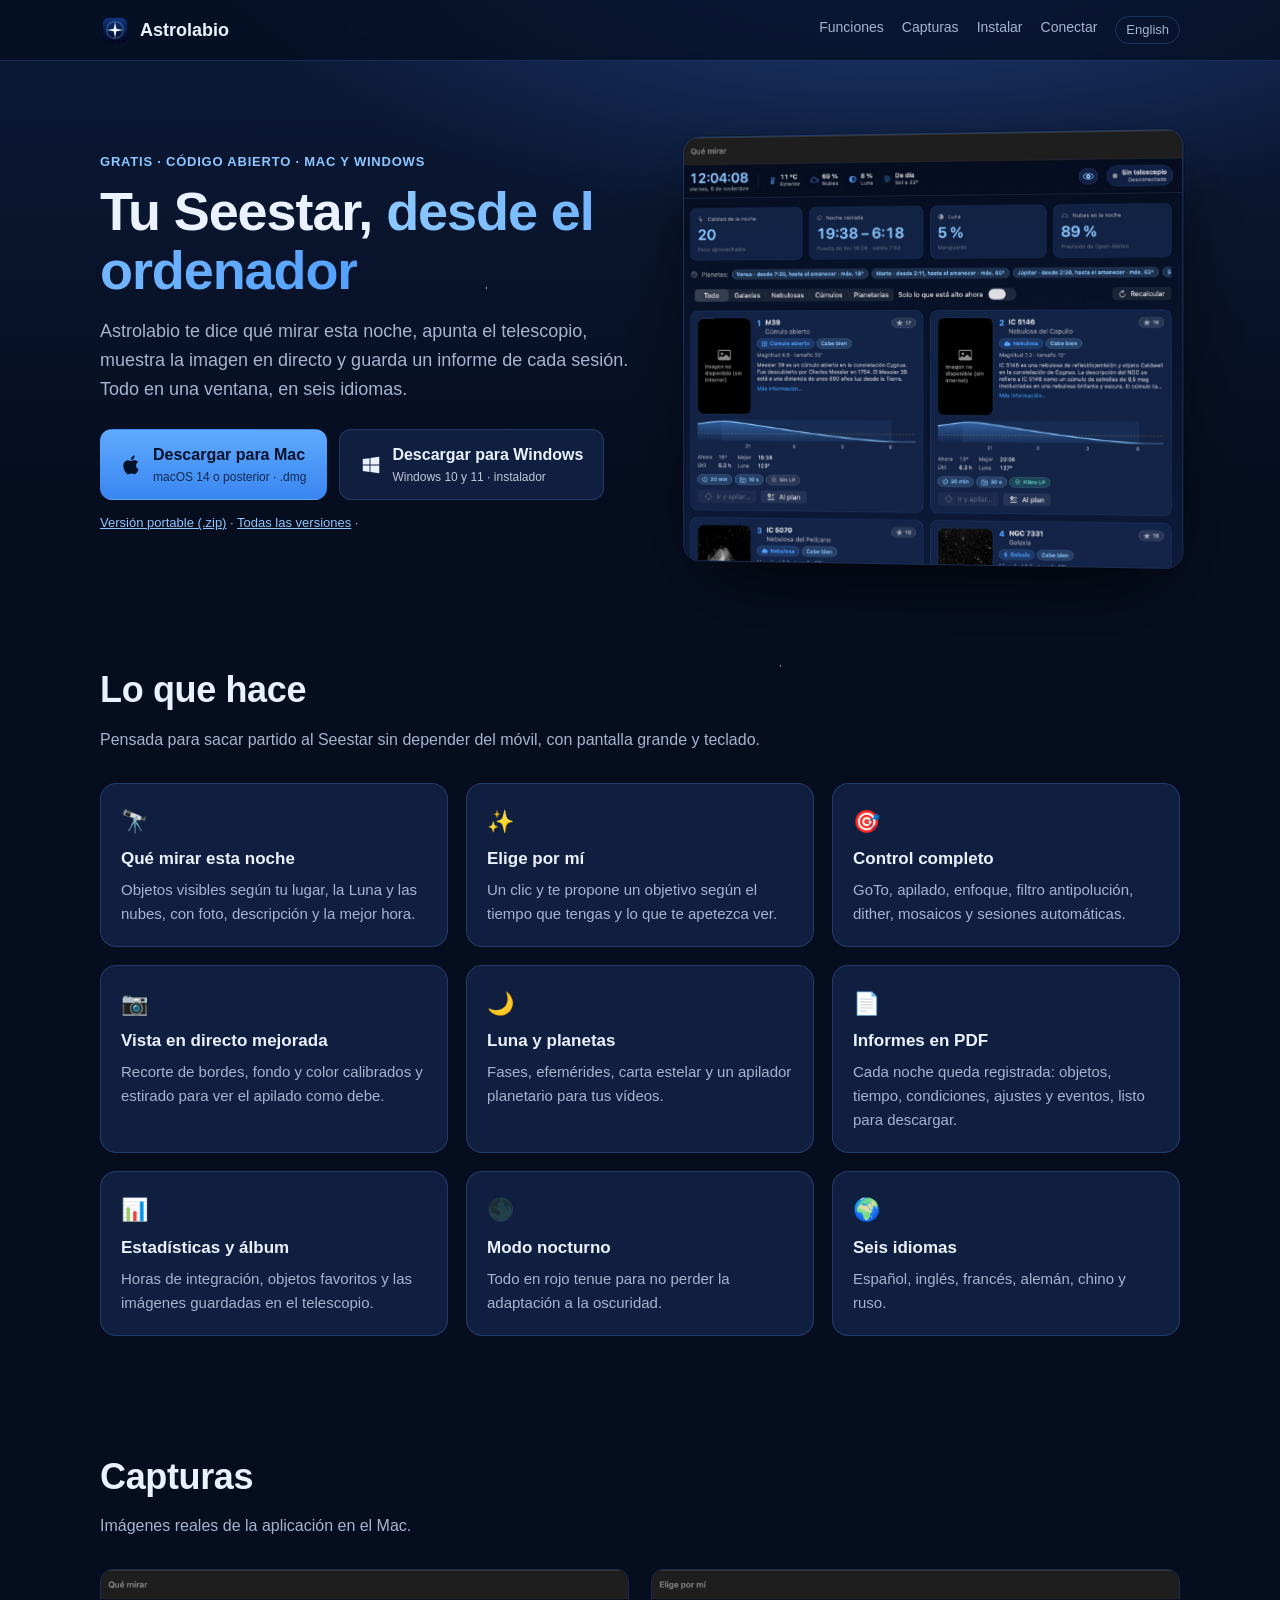
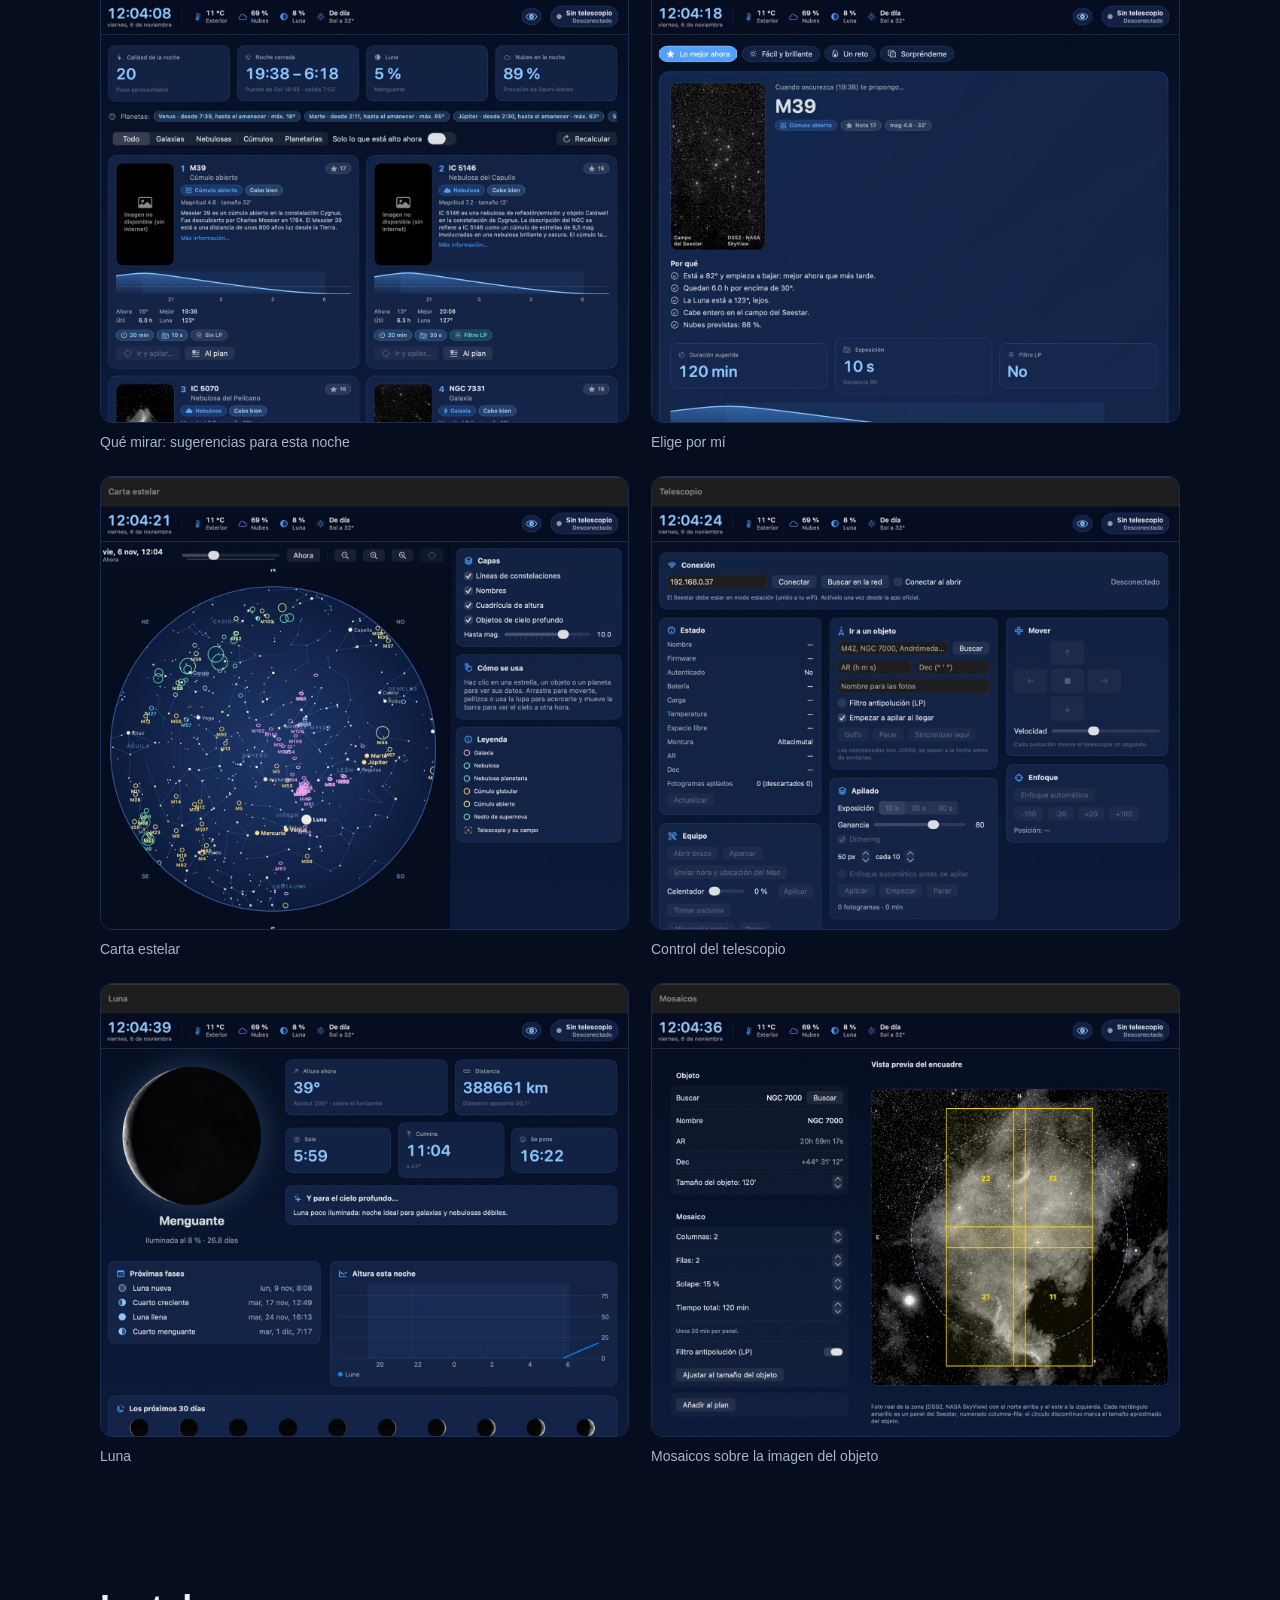
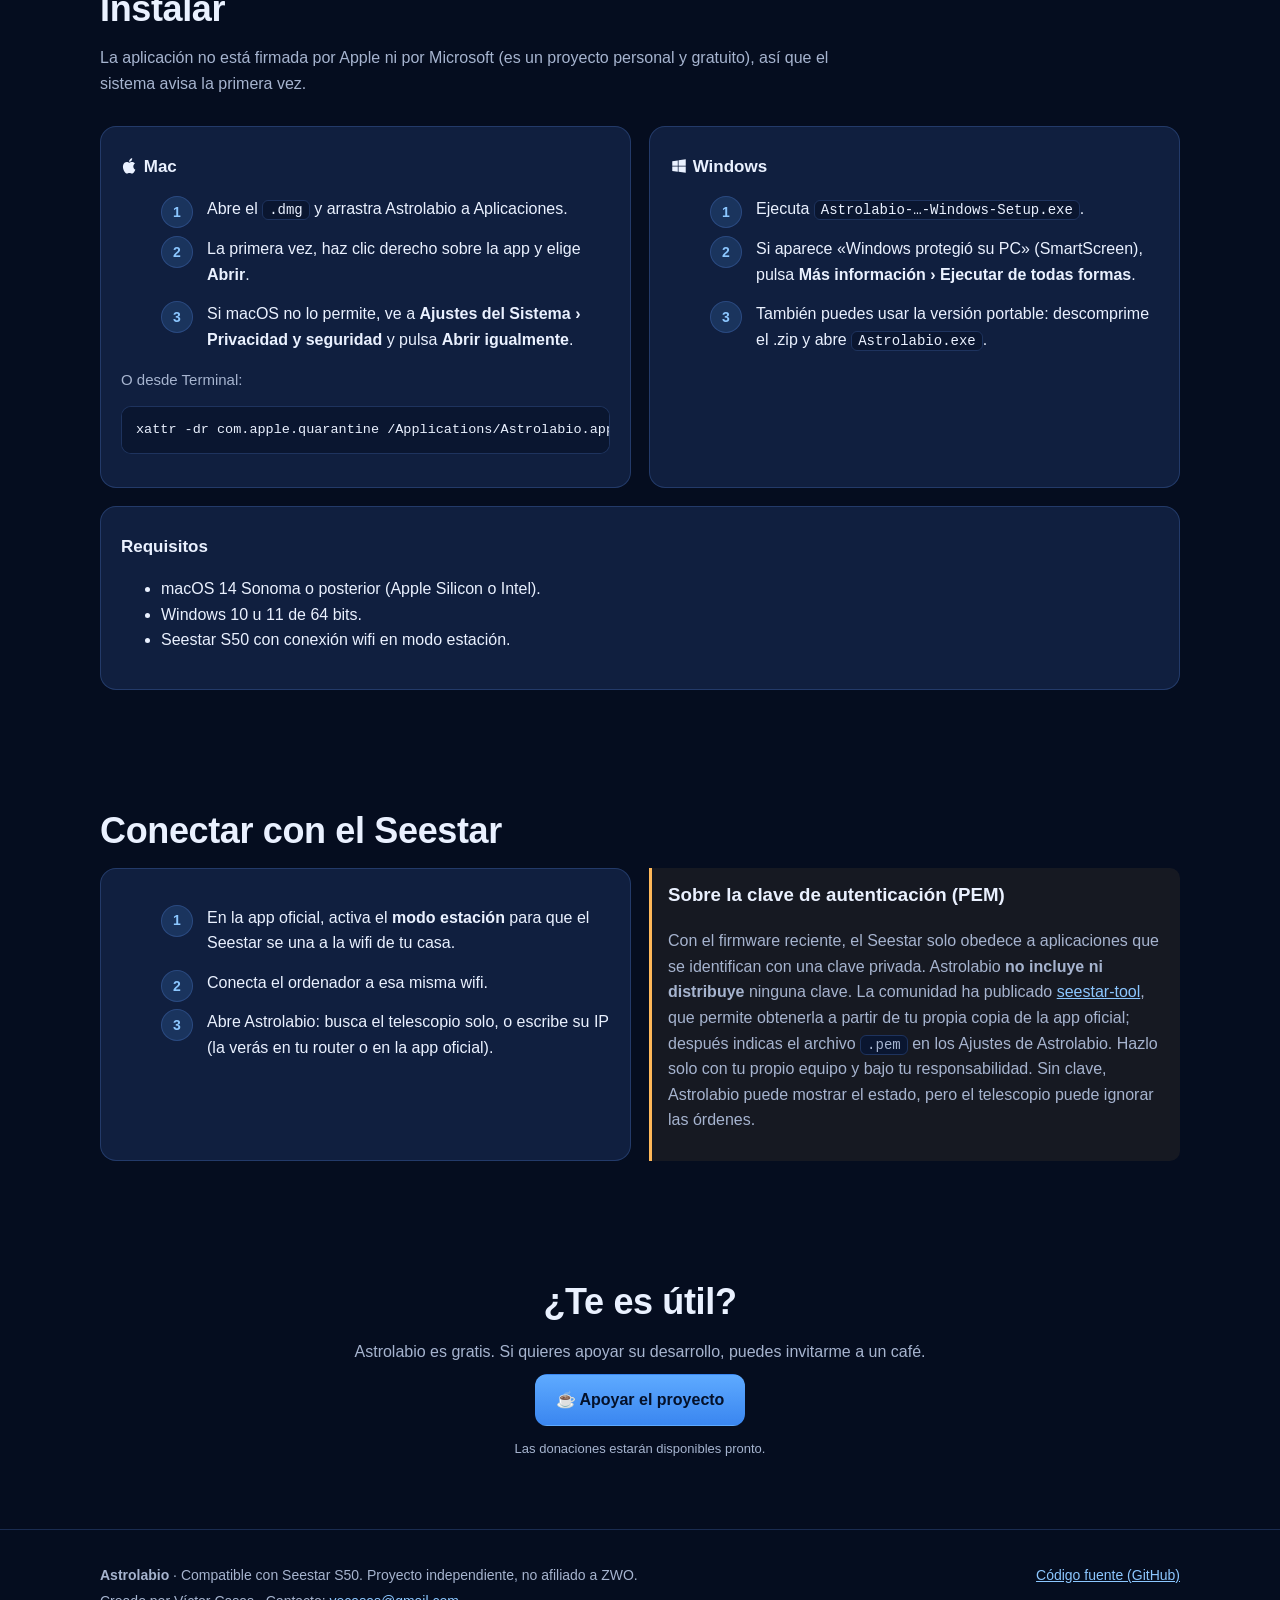
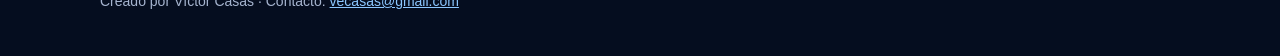
==== docs/index.html @ 869711cd "Web de descarga en docs/ (español e inglés) - Generada con scripts/make_site.py; diseño propio azul " ====
<!doctype html>
<html lang="es">
<head>
<meta charset="utf-8">
<meta name="viewport" content="width=device-width, initial-scale=1">
<title>Astrolabio — control del Seestar S50 para Mac y Windows</title>
<meta name="description" content="Aplicación gratuita para planificar la noche, controlar el telescopio Seestar S50 y procesar tus fotos, en Mac y Windows.">
<meta property="og:title" content="Astrolabio — control del Seestar S50 para Mac y Windows">
<meta property="og:description" content="Aplicación gratuita para planificar la noche, controlar el telescopio Seestar S50 y procesar tus fotos, en Mac y Windows.">
<meta property="og:image" content="https://vecasas.github.io/astrolabio/img/tonight-es.jpg">
<link rel="icon" href="favicon.png">
<link rel="alternate" hreflang="es" href="https://vecasas.github.io/astrolabio/">
<link rel="alternate" hreflang="en" href="https://vecasas.github.io/astrolabio/en/">
<link rel="stylesheet" href="style.css">
<script src="config.js"></script>
</head>
<body>
<header class="top"><div class="wrap">
  <a class="brand" href="#"><img src="img/icon.png" alt="">Astrolabio</a>
  <nav class="links">
    <a href="#features">Funciones</a><a href="#screens">Capturas</a><a href="#install">Instalar</a><a href="#connect">Conectar</a>
    <a class="lang" href="en/">English</a>
  </nav>
</div></header>

<main>
<div class="wrap hero" id="download">
  <div>
    <div class="eyebrow">Gratis · Código abierto · Mac y Windows</div>
    <h1>Tu Seestar, <em>desde el ordenador</em></h1>
    <p class="lead">Astrolabio te dice qué mirar esta noche, apunta el telescopio, muestra la imagen en directo y guarda un informe de cada sesión. Todo en una ventana, en seis idiomas.</p>
    <div class="cta">
      <a class="btn primary" data-asset="mac" href="https://github.com/vecasas/astrolabio/releases/latest"><svg viewBox="0 0 24 24" fill="currentColor"><path d="M16.4 12.6c0-2.6 2.1-3.8 2.2-3.9-1.2-1.8-3.1-2-3.7-2-1.6-.2-3.1.9-3.9.9-.8 0-2-.9-3.4-.9-1.7 0-3.3 1-4.2 2.6-1.8 3.1-.5 7.7 1.3 10.2.9 1.2 1.9 2.6 3.2 2.6 1.3-.1 1.8-.8 3.3-.8 1.6 0 2 .8 3.4.8 1.4 0 2.3-1.3 3.1-2.5 1-1.4 1.4-2.8 1.4-2.9 0 0-2.7-1-2.7-4.1zM13.9 4.9c.7-.9 1.2-2 1-3.2-1 0-2.3.7-3 1.6-.7.8-1.3 2-1.1 3.1 1.1.1 2.3-.6 3.1-1.5z"/></svg><span>Descargar para Mac<small>macOS 14 o posterior · .dmg</small></span></a>
      <a class="btn" data-asset="win" href="https://github.com/vecasas/astrolabio/releases/latest"><svg viewBox="0 0 24 24" fill="currentColor"><path d="M3 5.5 10.4 4.5v7H3zM11.4 4.4 21 3v8.5h-9.6zM3 12.5h7.4v7L3 18.5zM11.4 12.5H21V21l-9.6-1.4z"/></svg><span>Descargar para Windows<small>Windows 10 y 11 · instalador</small></span></a>
    </div>
    <p class="note"><a data-asset="zip" href="https://github.com/vecasas/astrolabio/releases/latest">Versión portable (.zip)</a> · <a href="https://github.com/vecasas/astrolabio/releases">Todas las versiones</a> · <span id="ver"></span></p>
  </div>
  <img class="shot" src="img/tonight-es.jpg" alt="Astrolabio" width="1400" height="1202">
</div>

<section id="features"><div class="wrap">
  <h2>Lo que hace</h2><p class="sub">Pensada para sacar partido al Seestar sin depender del móvil, con pantalla grande y teclado.</p>
  <div class="grid">
<div class="card"><div class="icon">🔭</div><h3>Qué mirar esta noche</h3><p>Objetos visibles según tu lugar, la Luna y las nubes, con foto, descripción y la mejor hora.</p></div>
<div class="card"><div class="icon">✨</div><h3>Elige por mí</h3><p>Un clic y te propone un objetivo según el tiempo que tengas y lo que te apetezca ver.</p></div>
<div class="card"><div class="icon">🎯</div><h3>Control completo</h3><p>GoTo, apilado, enfoque, filtro antipolución, dither, mosaicos y sesiones automáticas.</p></div>
<div class="card"><div class="icon">📷</div><h3>Vista en directo mejorada</h3><p>Recorte de bordes, fondo y color calibrados y estirado para ver el apilado como debe.</p></div>
<div class="card"><div class="icon">🌙</div><h3>Luna y planetas</h3><p>Fases, efemérides, carta estelar y un apilador planetario para tus vídeos.</p></div>
<div class="card"><div class="icon">📄</div><h3>Informes en PDF</h3><p>Cada noche queda registrada: objetos, tiempo, condiciones, ajustes y eventos, listo para descargar.</p></div>
<div class="card"><div class="icon">📊</div><h3>Estadísticas y álbum</h3><p>Horas de integración, objetos favoritos y las imágenes guardadas en el telescopio.</p></div>
<div class="card"><div class="icon">🌑</div><h3>Modo nocturno</h3><p>Todo en rojo tenue para no perder la adaptación a la oscuridad.</p></div>
<div class="card"><div class="icon">🌍</div><h3>Seis idiomas</h3><p>Español, inglés, francés, alemán, chino y ruso.</p></div>
  </div>
</div></section>

<section id="screens"><div class="wrap">
  <h2>Capturas</h2><p class="sub">Imágenes reales de la aplicación en el Mac.</p>
  <div class="gallery">
<figure><img loading="lazy" src="img/tonight-es.jpg" alt="Qué mirar: sugerencias para esta noche" width="1400" height="1202"><figcaption>Qué mirar: sugerencias para esta noche</figcaption></figure>
<figure><img loading="lazy" src="img/pick-es.jpg" alt="Elige por mí" width="1400" height="1202"><figcaption>Elige por mí</figcaption></figure>
<figure><img loading="lazy" src="img/skyChart-es.jpg" alt="Carta estelar" width="1400" height="1202"><figcaption>Carta estelar</figcaption></figure>
<figure><img loading="lazy" src="img/telescope-es.jpg" alt="Control del telescopio" width="1400" height="1202"><figcaption>Control del telescopio</figcaption></figure>
<figure><img loading="lazy" src="img/moon-es.jpg" alt="Luna" width="1400" height="1202"><figcaption>Luna</figcaption></figure>
<figure><img loading="lazy" src="img/mosaic-es.jpg" alt="Mosaicos sobre la imagen del objeto" width="1400" height="1202"><figcaption>Mosaicos sobre la imagen del objeto</figcaption></figure>
  </div>
</div></section>

<section id="install"><div class="wrap">
  <h2>Instalar</h2><p class="sub">La aplicación no está firmada por Apple ni por Microsoft (es un proyecto personal y gratuito), así que el sistema avisa la primera vez.</p>
  <div class="two">
    <div class="card"><h3><svg width="18" height="18" style="vertical-align:-3px" viewBox="0 0 24 24" fill="currentColor"><path d="M16.4 12.6c0-2.6 2.1-3.8 2.2-3.9-1.2-1.8-3.1-2-3.7-2-1.6-.2-3.1.9-3.9.9-.8 0-2-.9-3.4-.9-1.7 0-3.3 1-4.2 2.6-1.8 3.1-.5 7.7 1.3 10.2.9 1.2 1.9 2.6 3.2 2.6 1.3-.1 1.8-.8 3.3-.8 1.6 0 2 .8 3.4.8 1.4 0 2.3-1.3 3.1-2.5 1-1.4 1.4-2.8 1.4-2.9 0 0-2.7-1-2.7-4.1zM13.9 4.9c.7-.9 1.2-2 1-3.2-1 0-2.3.7-3 1.6-.7.8-1.3 2-1.1 3.1 1.1.1 2.3-.6 3.1-1.5z"/></svg> Mac</h3>
      <ol class="steps"><li>Abre el <code>.dmg</code> y arrastra Astrolabio a Aplicaciones.</li>
<li>La primera vez, haz clic derecho sobre la app y elige <b>Abrir</b>.</li>
<li>Si macOS no lo permite, ve a <b>Ajustes del Sistema › Privacidad y seguridad</b> y pulsa <b>Abrir igualmente</b>.</li></ol>
      <p class="note">O desde Terminal:</p>
      <pre>xattr -dr com.apple.quarantine /Applications/Astrolabio.app</pre>
    </div>
    <div class="card"><h3><svg width="18" height="18" style="vertical-align:-3px" viewBox="0 0 24 24" fill="currentColor"><path d="M3 5.5 10.4 4.5v7H3zM11.4 4.4 21 3v8.5h-9.6zM3 12.5h7.4v7L3 18.5zM11.4 12.5H21V21l-9.6-1.4z"/></svg> Windows</h3>
      <ol class="steps"><li>Ejecuta <code>Astrolabio-…-Windows-Setup.exe</code>.</li>
<li>Si aparece «Windows protegió su PC» (SmartScreen), pulsa <b>Más información › Ejecutar de todas formas</b>.</li>
<li>También puedes usar la versión portable: descomprime el .zip y abre <code>Astrolabio.exe</code>.</li></ol>
    </div>
  </div>
  <div class="card" style="margin-top:18px"><h3>Requisitos</h3><ul><li>macOS 14 Sonoma o posterior (Apple Silicon o Intel).</li>
<li>Windows 10 u 11 de 64 bits.</li>
<li>Seestar S50 con conexión wifi en modo estación.</li></ul></div>
</div></section>

<section id="connect"><div class="wrap">
  <h2>Conectar con el Seestar</h2>
  <div class="two">
    <div class="card"><ol class="steps"><li>En la app oficial, activa el <b>modo estación</b> para que el Seestar se una a la wifi de tu casa.</li>
<li>Conecta el ordenador a esa misma wifi.</li>
<li>Abre Astrolabio: busca el telescopio solo, o escribe su IP (la verás en tu router o en la app oficial).</li></ol></div>
    <div class="callout"><h3 style="color:var(--text);margin-top:0">Sobre la clave de autenticación (PEM)</h3><p>Con el firmware reciente, el Seestar solo obedece a aplicaciones que se identifican con una clave privada. Astrolabio <b>no incluye ni distribuye</b> ninguna clave. La comunidad ha publicado <a href="https://github.com/bguthro/seestar-tool">seestar-tool</a>, que permite obtenerla a partir de tu propia copia de la app oficial; después indicas el archivo <code>.pem</code> en los Ajustes de Astrolabio. Hazlo solo con tu propio equipo y bajo tu responsabilidad. Sin clave, Astrolabio puede mostrar el estado, pero el telescopio puede ignorar las órdenes.</p></div>
  </div>
</div></section>

<section class="donate"><div class="wrap">
  <h2>¿Te es útil?</h2><p class="sub" style="margin:0 auto">Astrolabio es gratis. Si quieres apoyar su desarrollo, puedes invitarme a un café.</p>
  <a class="btn primary" id="donate" href="#" hidden>☕ Apoyar el proyecto</a>
  <p class="note" id="donate-soon">Las donaciones estarán disponibles pronto.</p>
</div></section>
</main>

<footer><div class="wrap">
  <div>
    <p><b>Astrolabio</b> · Compatible con Seestar S50. Proyecto independiente, no afiliado a ZWO.</p>
    <p>Creado por Víctor Casas · Contacto: <a href="mailto:vecasas@gmail.com">vecasas@gmail.com</a></p>
  </div>
  <div><p><a href="https://github.com/vecasas/astrolabio">Código fuente (GitHub)</a></p></div>
</div></footer>

<script>
// Enlaces directos a la última versión publicada (si la API de GitHub no responde, se queda la página de versiones).
fetch("https://api.github.com/repos/vecasas/astrolabio/releases/latest").then(r => r.ok ? r.json() : null).then(rel => {
  if (!rel) return;
  const find = re => (rel.assets || []).find(a => re.test(a.name));
  const map = { mac: /\.dmg$/i, win: /Setup\.exe$/i, zip: /portable\.zip$/i };
  document.querySelectorAll("[data-asset]").forEach(el => {
    const a = find(map[el.dataset.asset]); if (a) el.href = a.browser_download_url;
  });
  document.getElementById("ver").textContent = rel.tag_name;
}).catch(() => {});
// Botón de donación: se configura en config.js.
const url = (window.ASTROLABIO || {}).donateUrl;
if (url) {
  const b = document.getElementById("donate"); b.href = url; b.hidden = false;
  document.getElementById("donate-soon").hidden = true;
}
</script>
</body>
</html>
---- docs/style.css ----
/* Astrolabio — web de descarga. Diseño propio: azul noche, sin dependencias. */
:root {
  --deep: #050d1f;
  --navy: #0d1b39;
  --midnight: #13264d;
  --card: rgba(22, 40, 77, 0.72);
  --stroke: rgba(102, 153, 255, 0.22);
  --accent: #52a1ff;
  --accent-soft: #8cc7ff;
  --text: #eaf1ff;
  --muted: #a6b4cf;
  --good: #59d9bf;
  --warn: #ffb859;
  --radius: 16px;
  color-scheme: dark;
}

* { box-sizing: border-box; }
html { scroll-behavior: smooth; }
body {
  margin: 0;
  font: 16px/1.6 -apple-system, BlinkMacSystemFont, "Segoe UI", Inter, Roboto, "Noto Sans", "PingFang SC", "Microsoft YaHei", sans-serif;
  color: var(--text);
  background: var(--deep);
  background-image:
    radial-gradient(1px 1px at 12% 18%, #fff8 50%, transparent 51%),
    radial-gradient(1px 1px at 72% 9%, #fff6 50%, transparent 51%),
    radial-gradient(1.5px 1.5px at 38% 32%, #fff9 50%, transparent 51%),
    radial-gradient(1px 1px at 88% 41%, #fff5 50%, transparent 51%),
    radial-gradient(1px 1px at 22% 63%, #fff6 50%, transparent 51%),
    radial-gradient(1.5px 1.5px at 61% 74%, #fff7 50%, transparent 51%),
    radial-gradient(1px 1px at 93% 86%, #fff5 50%, transparent 51%),
    radial-gradient(ellipse 90% 60% at 70% -10%, #1d3d7a 0%, transparent 60%),
    linear-gradient(180deg, var(--navy) 0%, var(--deep) 55%);
  background-attachment: fixed;
}
a { color: var(--accent-soft); }
img { max-width: 100%; height: auto; display: block; }
.hero > *, .grid > *, .gallery > *, .two > * { min-width: 0; }
.wrap { max-width: 1120px; margin: 0 auto; padding: 0 20px; }

/* Cabecera */
header.top {
  position: sticky; top: 0; z-index: 10;
  backdrop-filter: blur(12px); -webkit-backdrop-filter: blur(12px);
  background: rgba(5, 13, 31, 0.72);
  border-bottom: 1px solid var(--stroke);
}
header.top .wrap { display: flex; align-items: center; gap: 18px; height: 60px; }
.brand { display: flex; align-items: center; gap: 10px; font-weight: 700; font-size: 18px; color: var(--text); text-decoration: none; }
.brand img { width: 30px; height: 30px; border-radius: 7px; }
nav.links { display: flex; gap: 18px; margin-left: auto; font-size: 14px; }
nav.links a { color: var(--muted); text-decoration: none; }
nav.links a:hover { color: var(--text); }
.lang { font-size: 13px; border: 1px solid var(--stroke); border-radius: 999px; padding: 3px 10px; text-decoration: none; color: var(--accent-soft); }

/* Portada */
.hero { padding-top: 72px; padding-bottom: 40px; display: grid; grid-template-columns: 1.05fr 1fr; gap: 48px; align-items: center; }
.eyebrow { color: var(--accent-soft); font-weight: 600; letter-spacing: .06em; text-transform: uppercase; font-size: 13px; }
h1 { font-size: clamp(34px, 5vw, 54px); line-height: 1.08; margin: 10px 0 16px; letter-spacing: -0.02em; }
h1 em { font-style: normal; background: linear-gradient(90deg, var(--accent-soft), var(--accent)); -webkit-background-clip: text; background-clip: text; color: transparent; }
.lead { color: var(--muted); font-size: 18px; max-width: 34em; }
.cta { display: flex; flex-wrap: wrap; gap: 12px; margin: 26px 0 10px; }
.btn {
  display: inline-flex; align-items: center; gap: 10px;
  padding: 12px 20px; border-radius: 12px; font-weight: 600; text-decoration: none;
  border: 1px solid var(--stroke); color: var(--text); background: var(--card);
  transition: transform .15s ease, border-color .15s ease;
}
.btn:hover { transform: translateY(-1px); border-color: var(--accent); }
.btn.primary { background: linear-gradient(180deg, #5eaaff, #3a86f0); border-color: transparent; color: #04112a; }
.btn small { display: block; font-weight: 500; font-size: 12px; opacity: .8; }
.btn svg { width: 22px; height: 22px; flex: none; }
.note { color: var(--muted); font-size: 13px; }
.shot { border-radius: var(--radius); border: 1px solid var(--stroke); box-shadow: 0 30px 80px -20px #000c, 0 0 0 1px #0004; }
.hero .shot { transform: perspective(1400px) rotateY(-6deg); }

/* Secciones */
section { padding: 56px 0; }
h2 { font-size: clamp(26px, 3.4vw, 36px); margin: 0 0 8px; letter-spacing: -0.01em; }
.sub { color: var(--muted); margin: 0 0 30px; max-width: 46em; }
.grid { display: grid; gap: 18px; grid-template-columns: repeat(3, 1fr); }
.card { background: var(--card); border: 1px solid var(--stroke); border-radius: var(--radius); padding: 20px; }
.card h3 { margin: 6px 0 6px; font-size: 17px; }
.card p { margin: 0; color: var(--muted); font-size: 15px; }
.icon { font-size: 22px; }

.gallery { display: grid; gap: 22px; grid-template-columns: repeat(2, 1fr); }
.gallery figure { margin: 0; }
.gallery figcaption { color: var(--muted); font-size: 14px; margin-top: 8px; }
.gallery img { border-radius: 12px; border: 1px solid var(--stroke); }

.steps { counter-reset: step; display: grid; gap: 14px; }
.steps li { list-style: none; position: relative; padding-left: 46px; }
.steps li::before {
  counter-increment: step; content: counter(step);
  position: absolute; left: 0; top: 0; width: 30px; height: 30px; border-radius: 50%;
  display: grid; place-items: center; font-weight: 700; font-size: 14px;
  background: rgba(82, 161, 255, .16); color: var(--accent-soft); border: 1px solid var(--stroke);
}
.two { display: grid; grid-template-columns: 1fr 1fr; gap: 18px; }
code { background: #0a1630; border: 1px solid var(--stroke); padding: 1px 6px; border-radius: 6px; font-size: 14px; }
pre { background: #0a1630; border: 1px solid var(--stroke); padding: 12px 14px; border-radius: 10px; overflow-x: auto; font-size: 13.5px; }
.callout { border-left: 3px solid var(--warn); padding: 12px 16px; background: rgba(255, 184, 89, .07); border-radius: 0 10px 10px 0; color: var(--muted); }

.donate { text-align: center; }
.donate .btn { margin-top: 10px; }

footer { border-top: 1px solid var(--stroke); padding: 30px 0 40px; color: var(--muted); font-size: 14px; }
footer .wrap { display: flex; flex-wrap: wrap; gap: 10px 26px; justify-content: space-between; }
footer p { margin: 4px 0; }

@media (max-width: 860px) {
  .hero { grid-template-columns: 1fr; padding-top: 40px; }
  .btn { width: 100%; }
  .hero .shot { transform: none; }
  .grid { grid-template-columns: 1fr 1fr; }
  .gallery, .two { grid-template-columns: 1fr; }
  nav.links a:not(.lang) { display: none; }
}
@media (max-width: 540px) { .grid { grid-template-columns: 1fr; } }
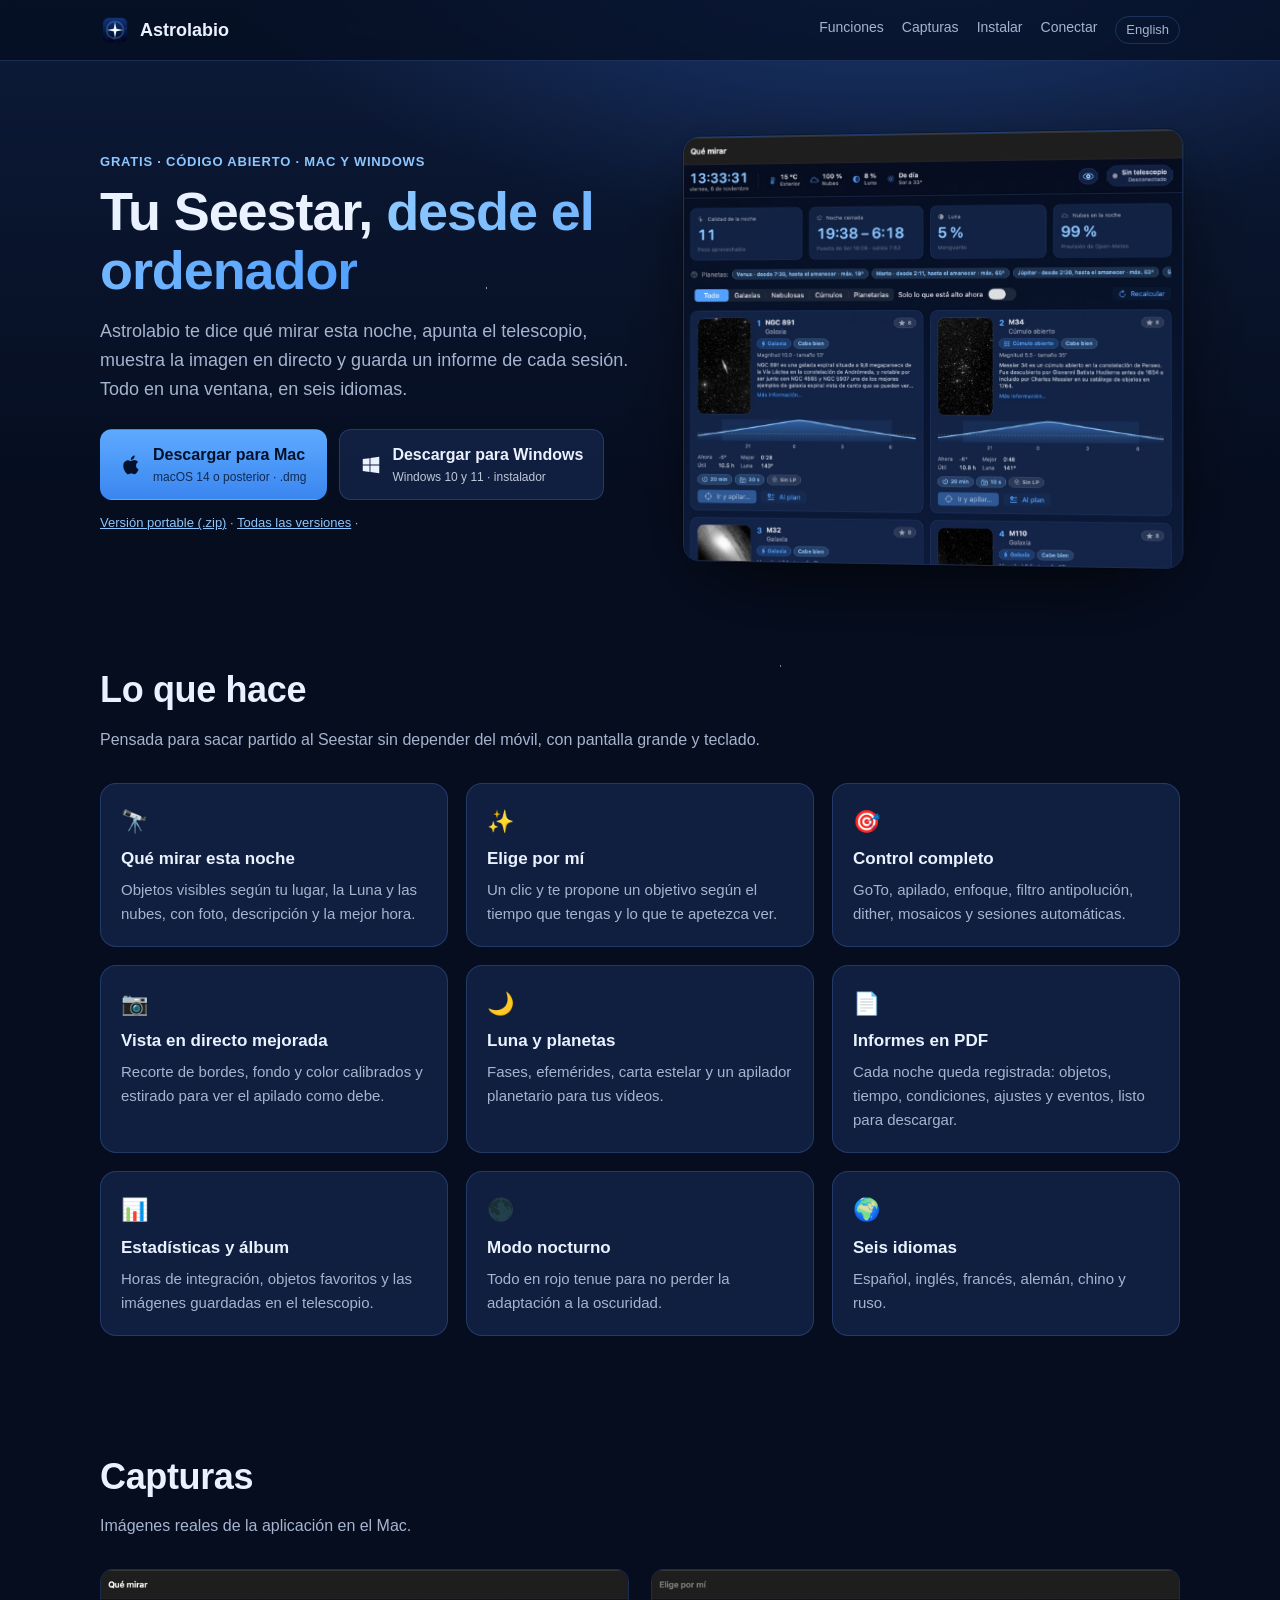
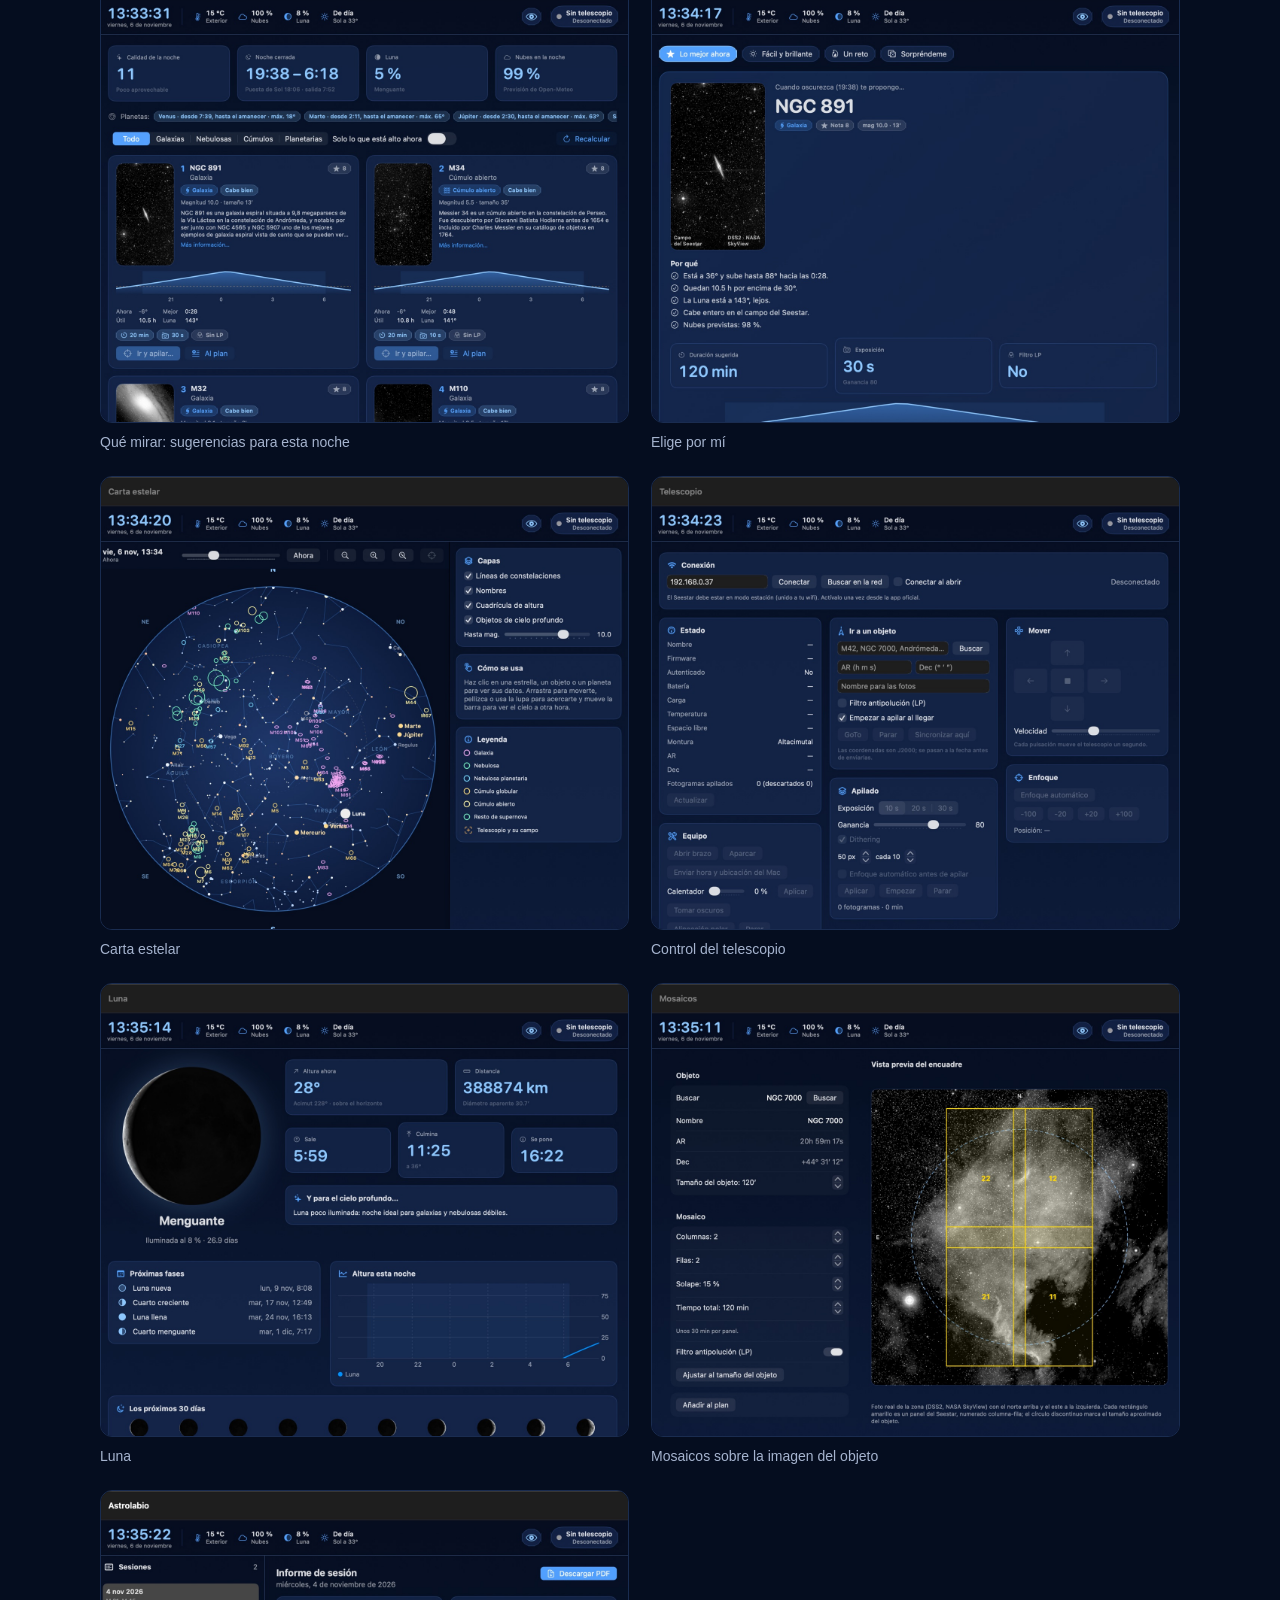
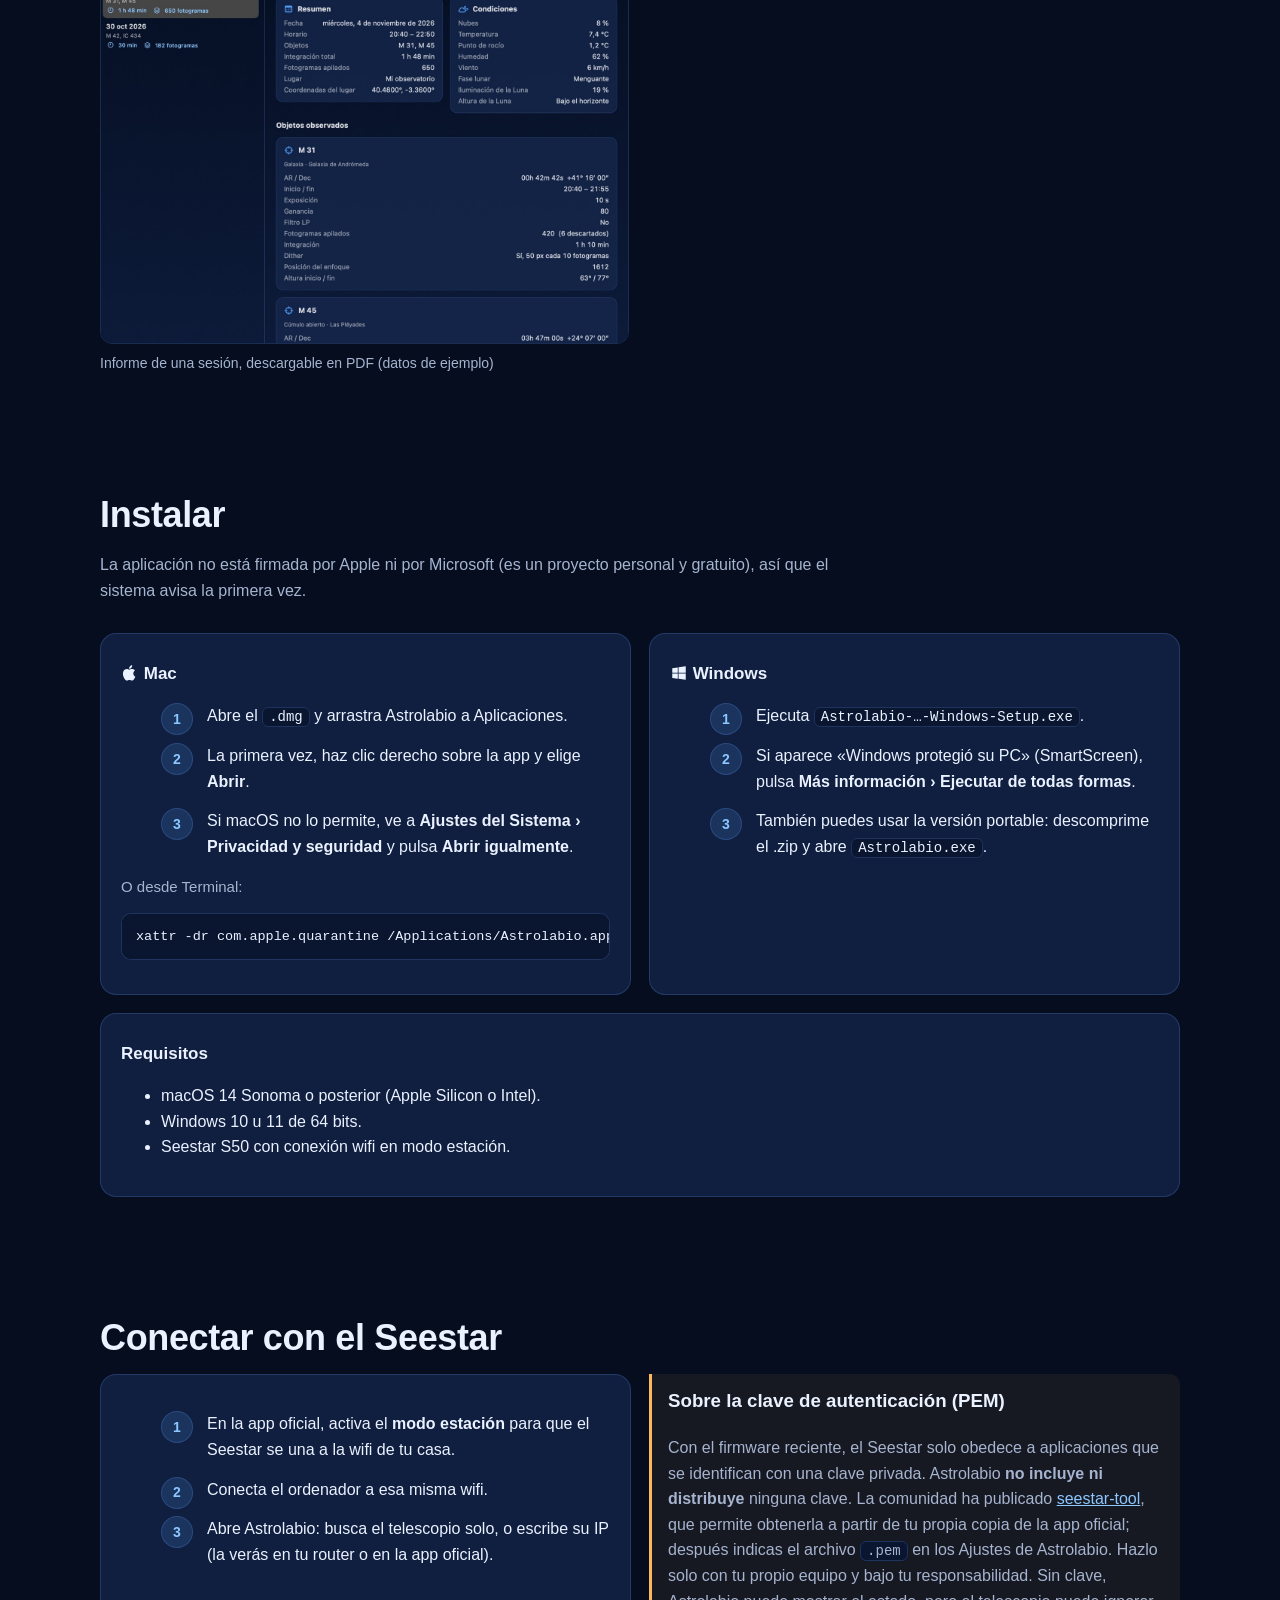
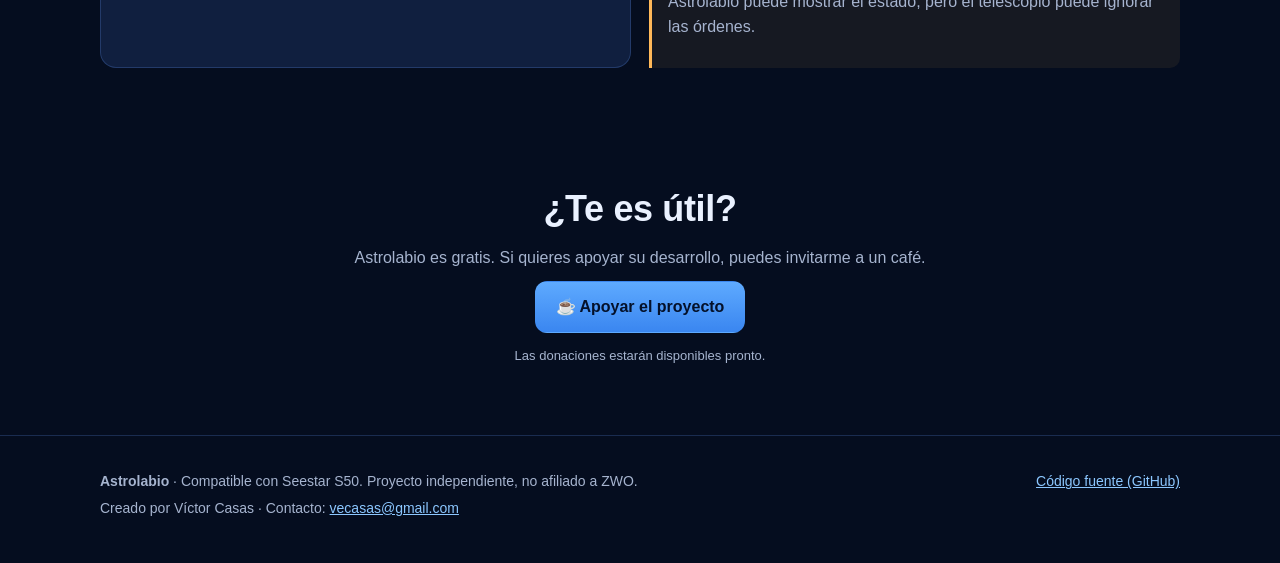
==== commit a0392fcc: "Fotos de SkyView fiables y capturas nuevas de la web - SkyView devuelve una imagen en blanco si reci" ====
--- a/docs/index.html
+++ b/docs/index.html
@@ -62,6 +62,7 @@
 <figure><img loading="lazy" src="img/telescope-es.jpg" alt="Control del telescopio" width="1400" height="1202"><figcaption>Control del telescopio</figcaption></figure>
 <figure><img loading="lazy" src="img/moon-es.jpg" alt="Luna" width="1400" height="1202"><figcaption>Luna</figcaption></figure>
 <figure><img loading="lazy" src="img/mosaic-es.jpg" alt="Mosaicos sobre la imagen del objeto" width="1400" height="1202"><figcaption>Mosaicos sobre la imagen del objeto</figcaption></figure>
+<figure><img loading="lazy" src="img/reports-es.jpg" alt="Informe de una sesión, descargable en PDF (datos de ejemplo)" width="1400" height="1202"><figcaption>Informe de una sesión, descargable en PDF (datos de ejemplo)</figcaption></figure>
   </div>
 </div></section>
 
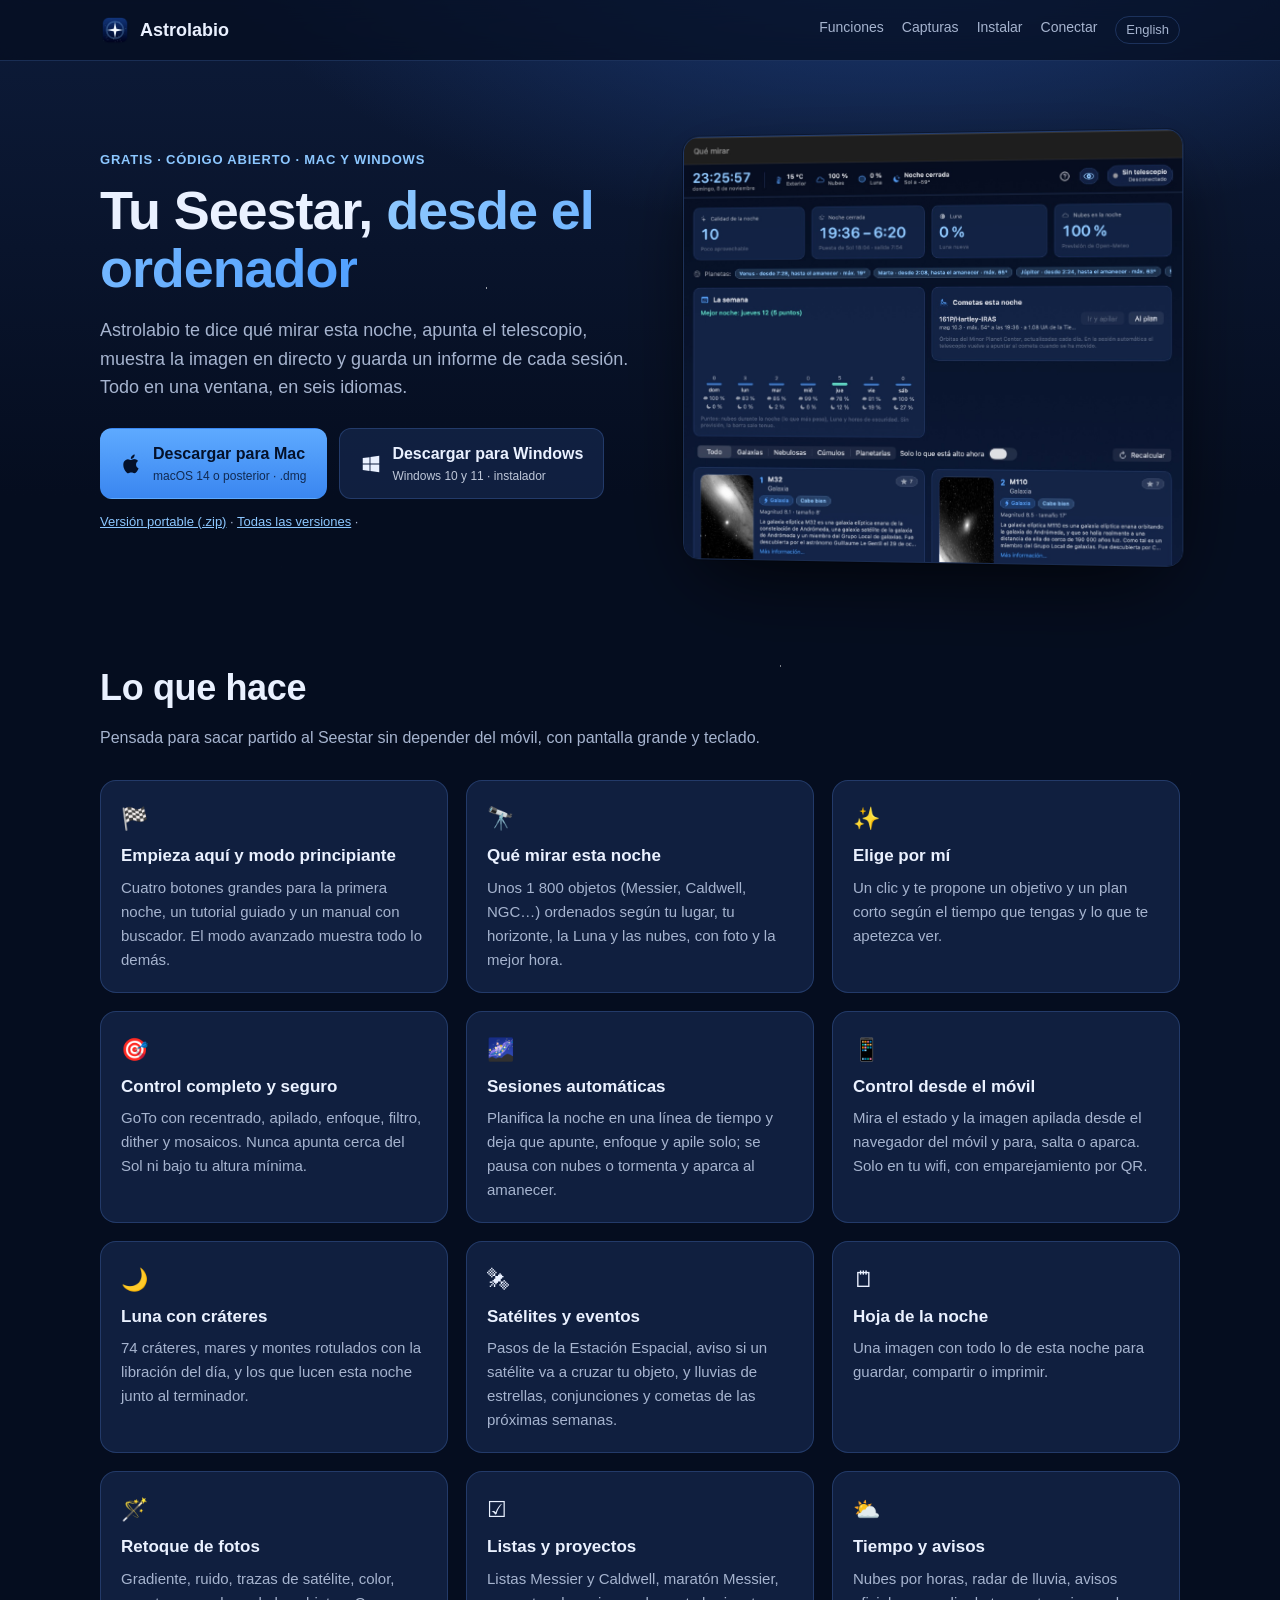
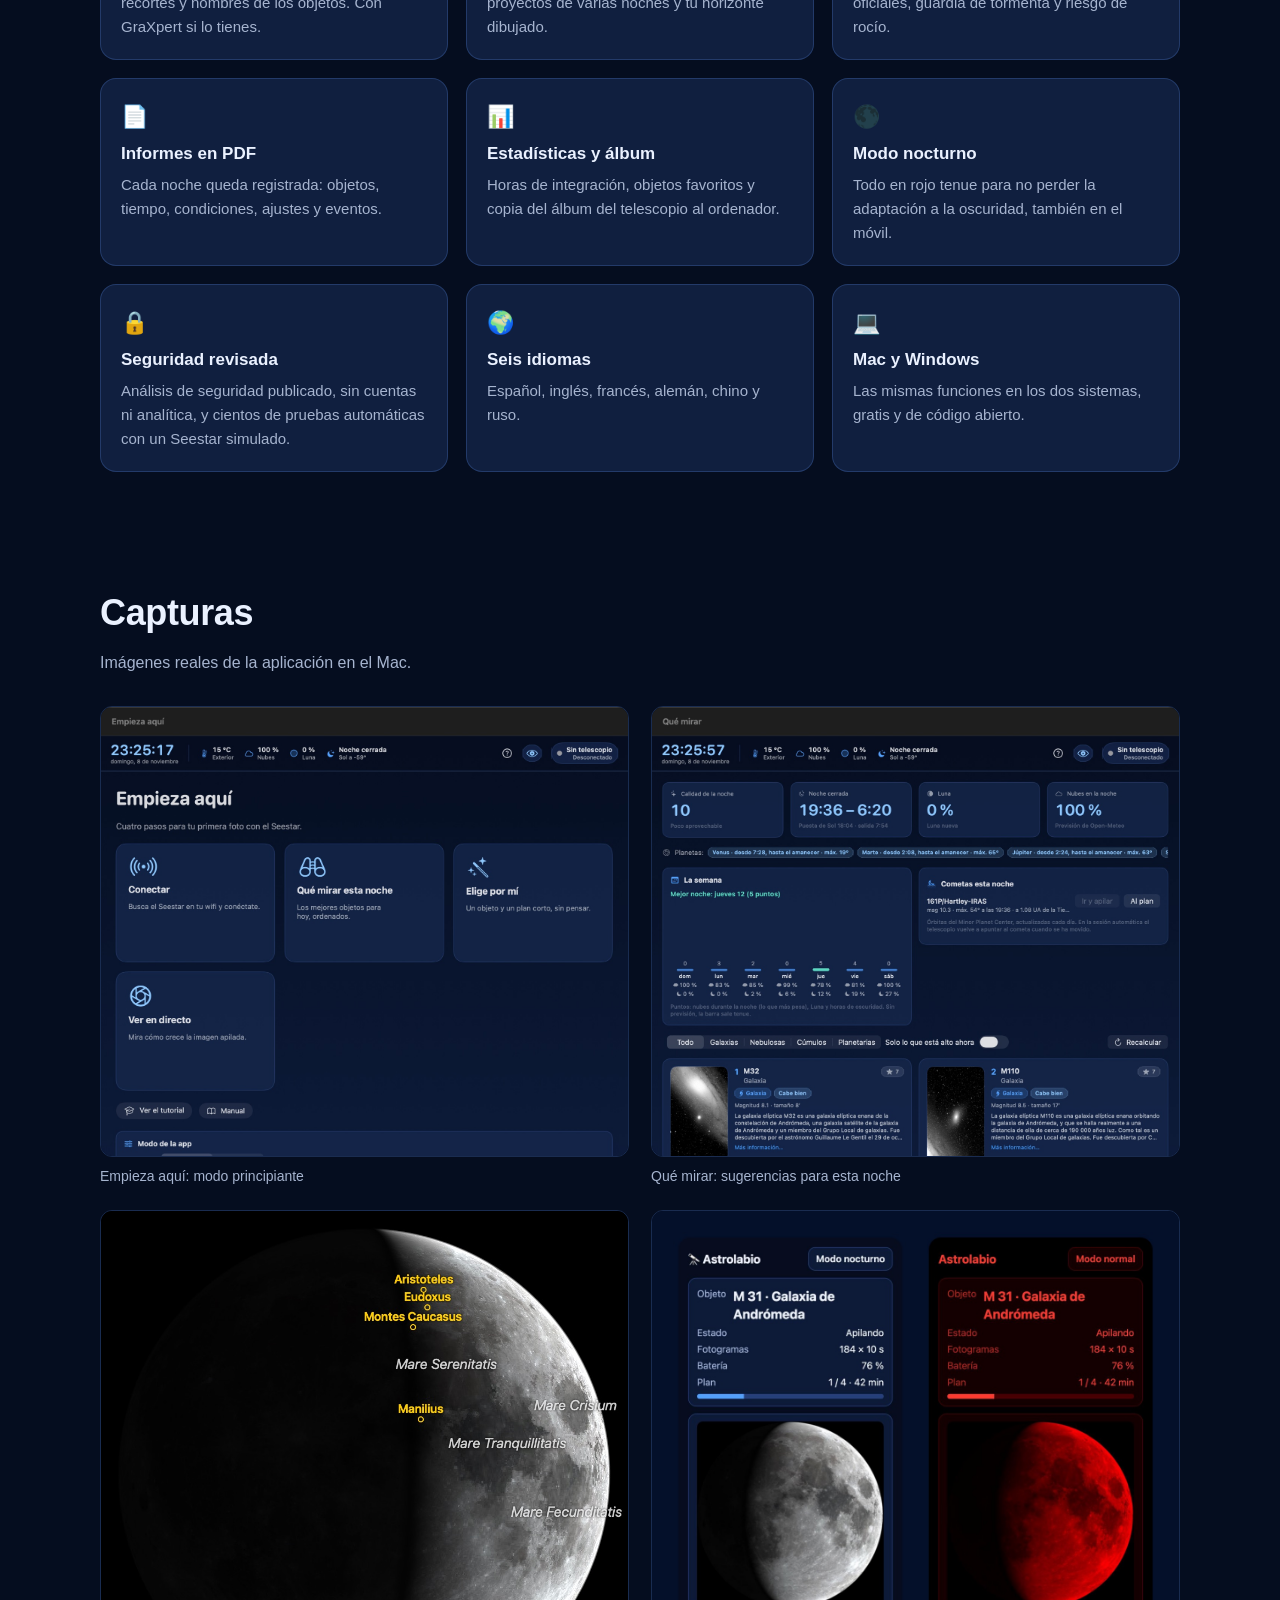
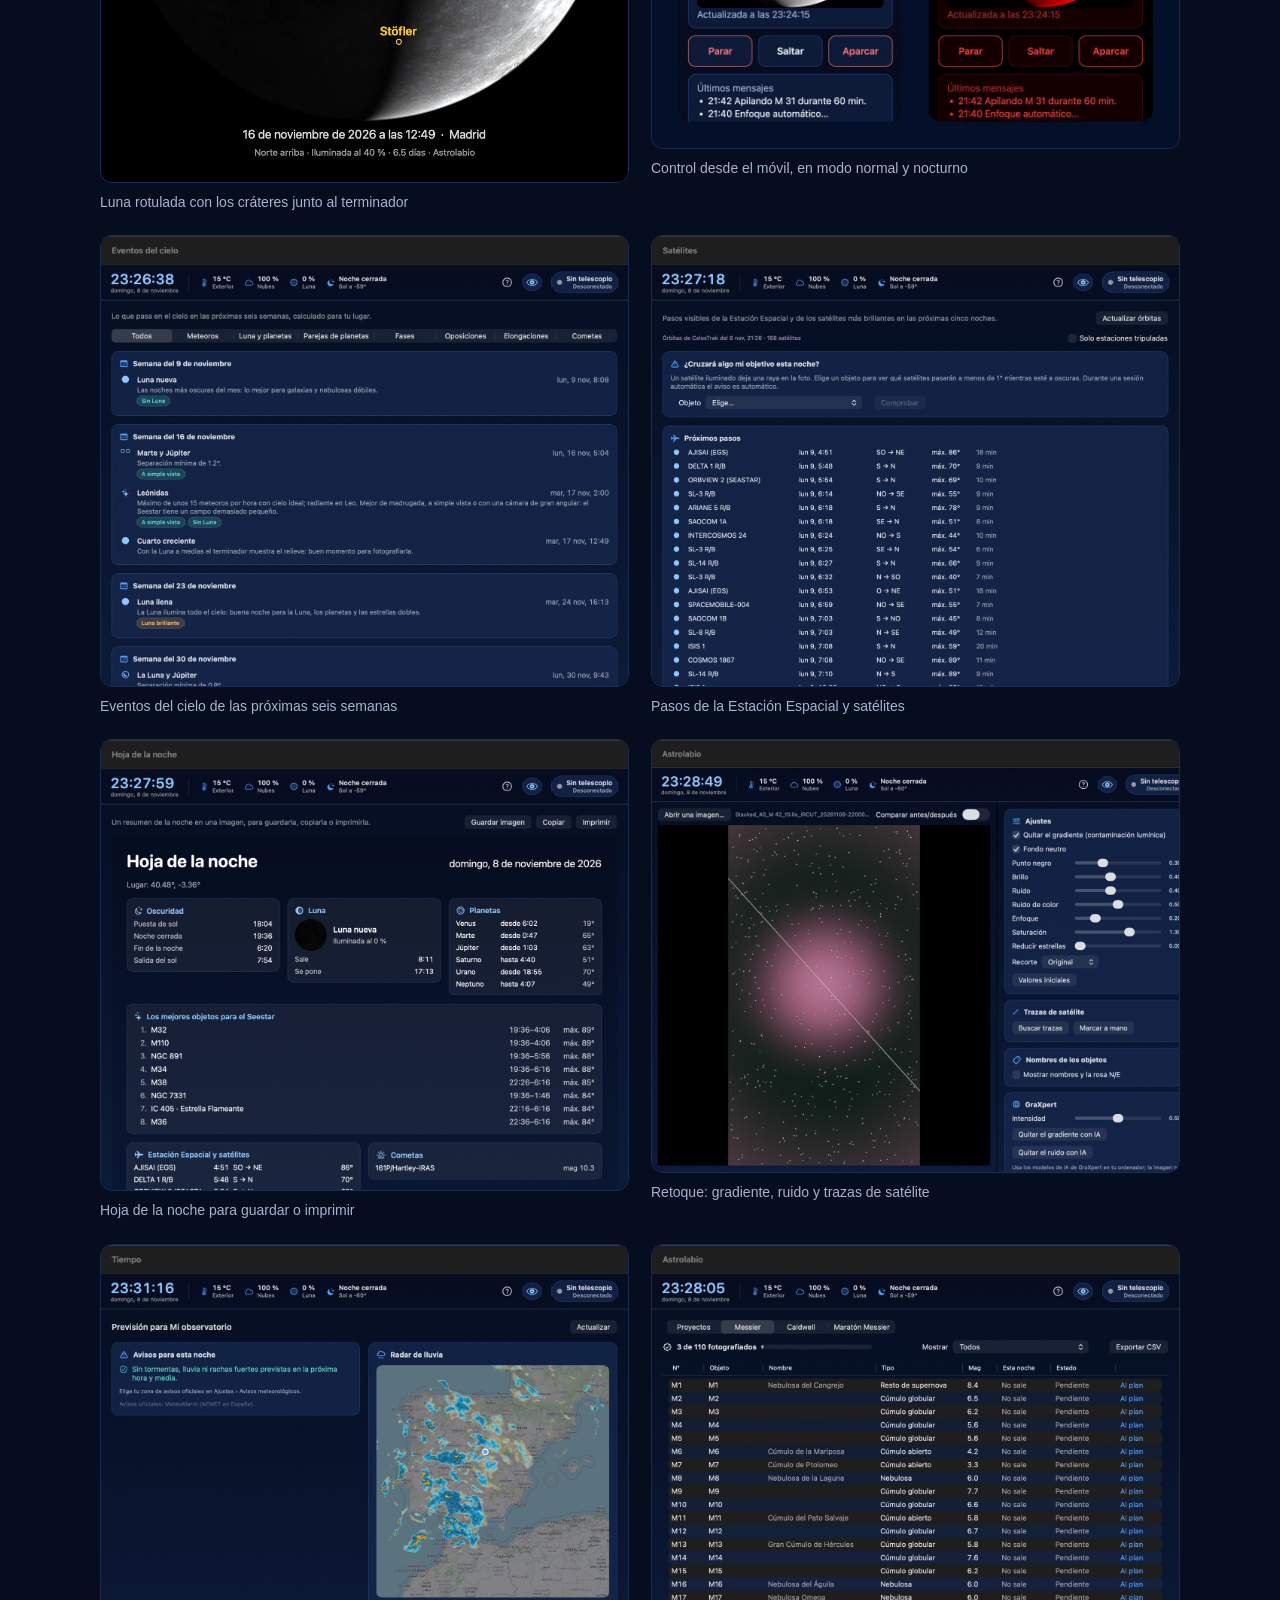
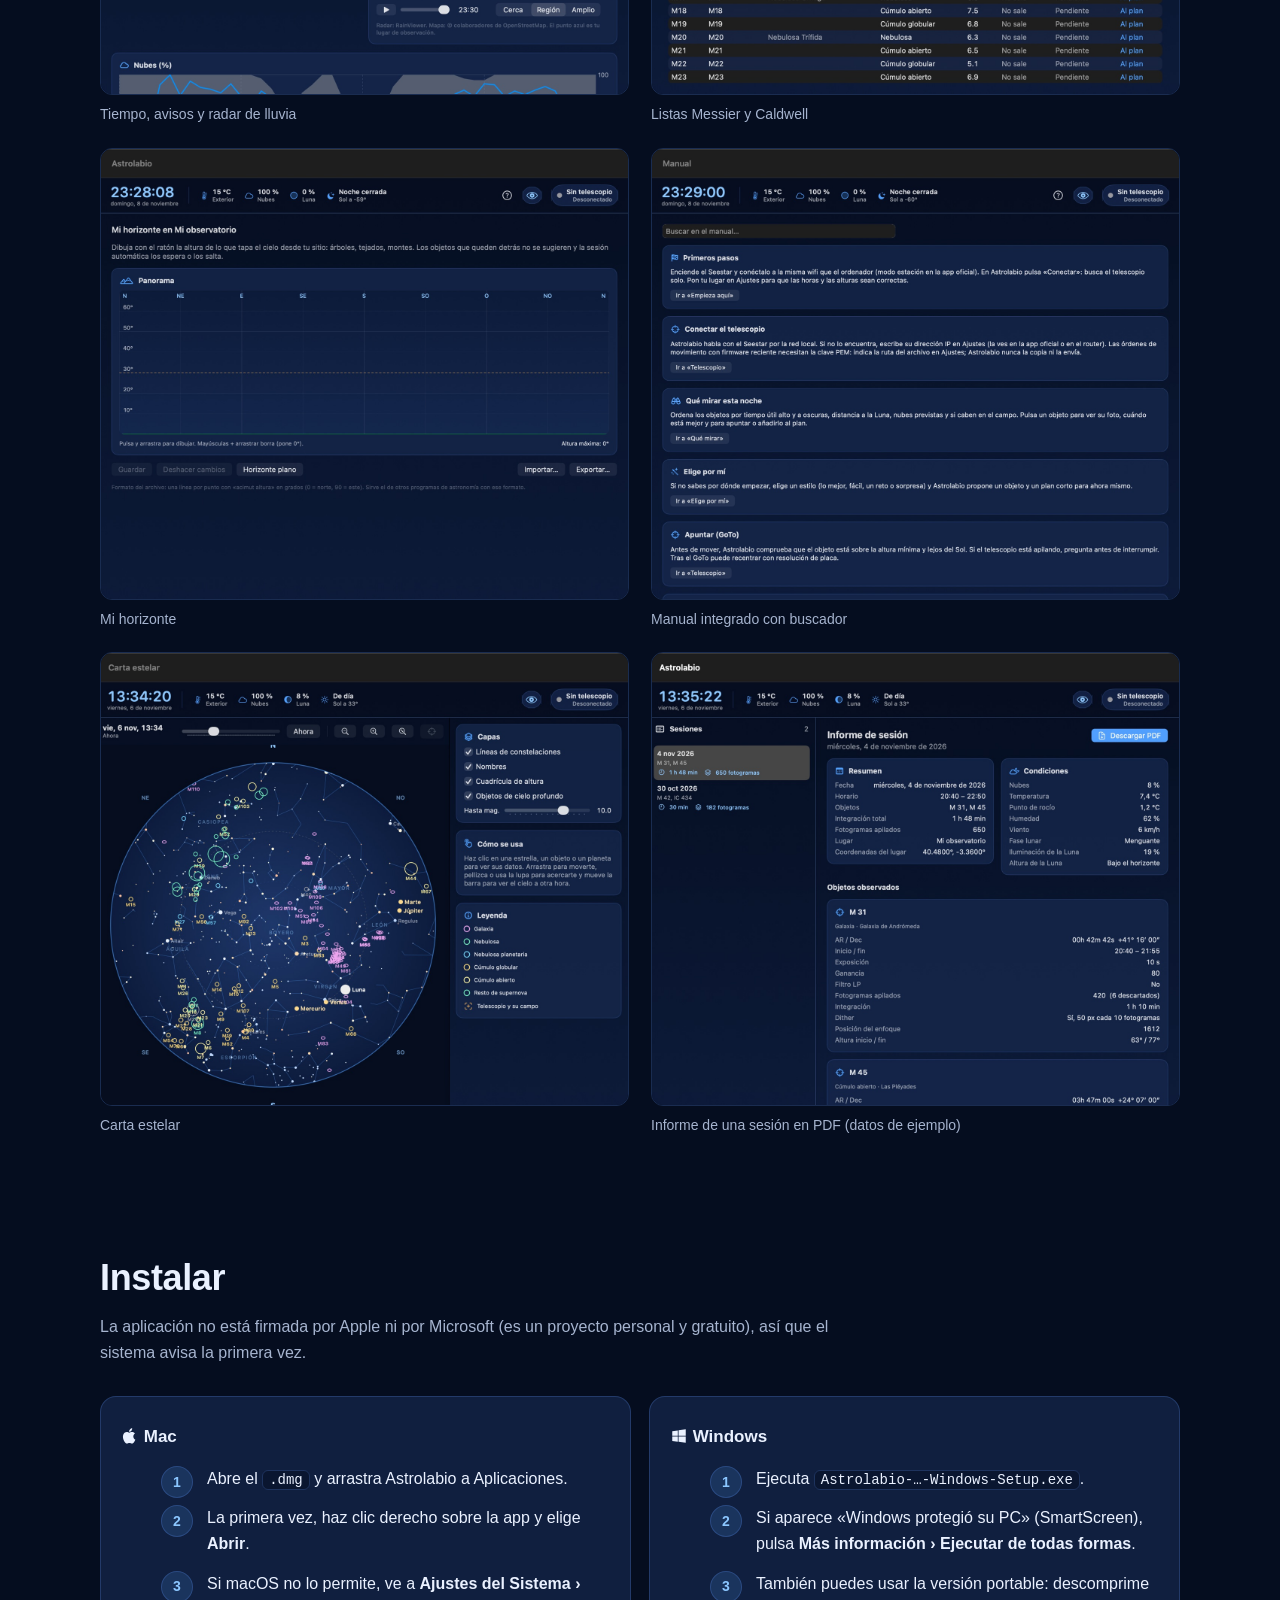
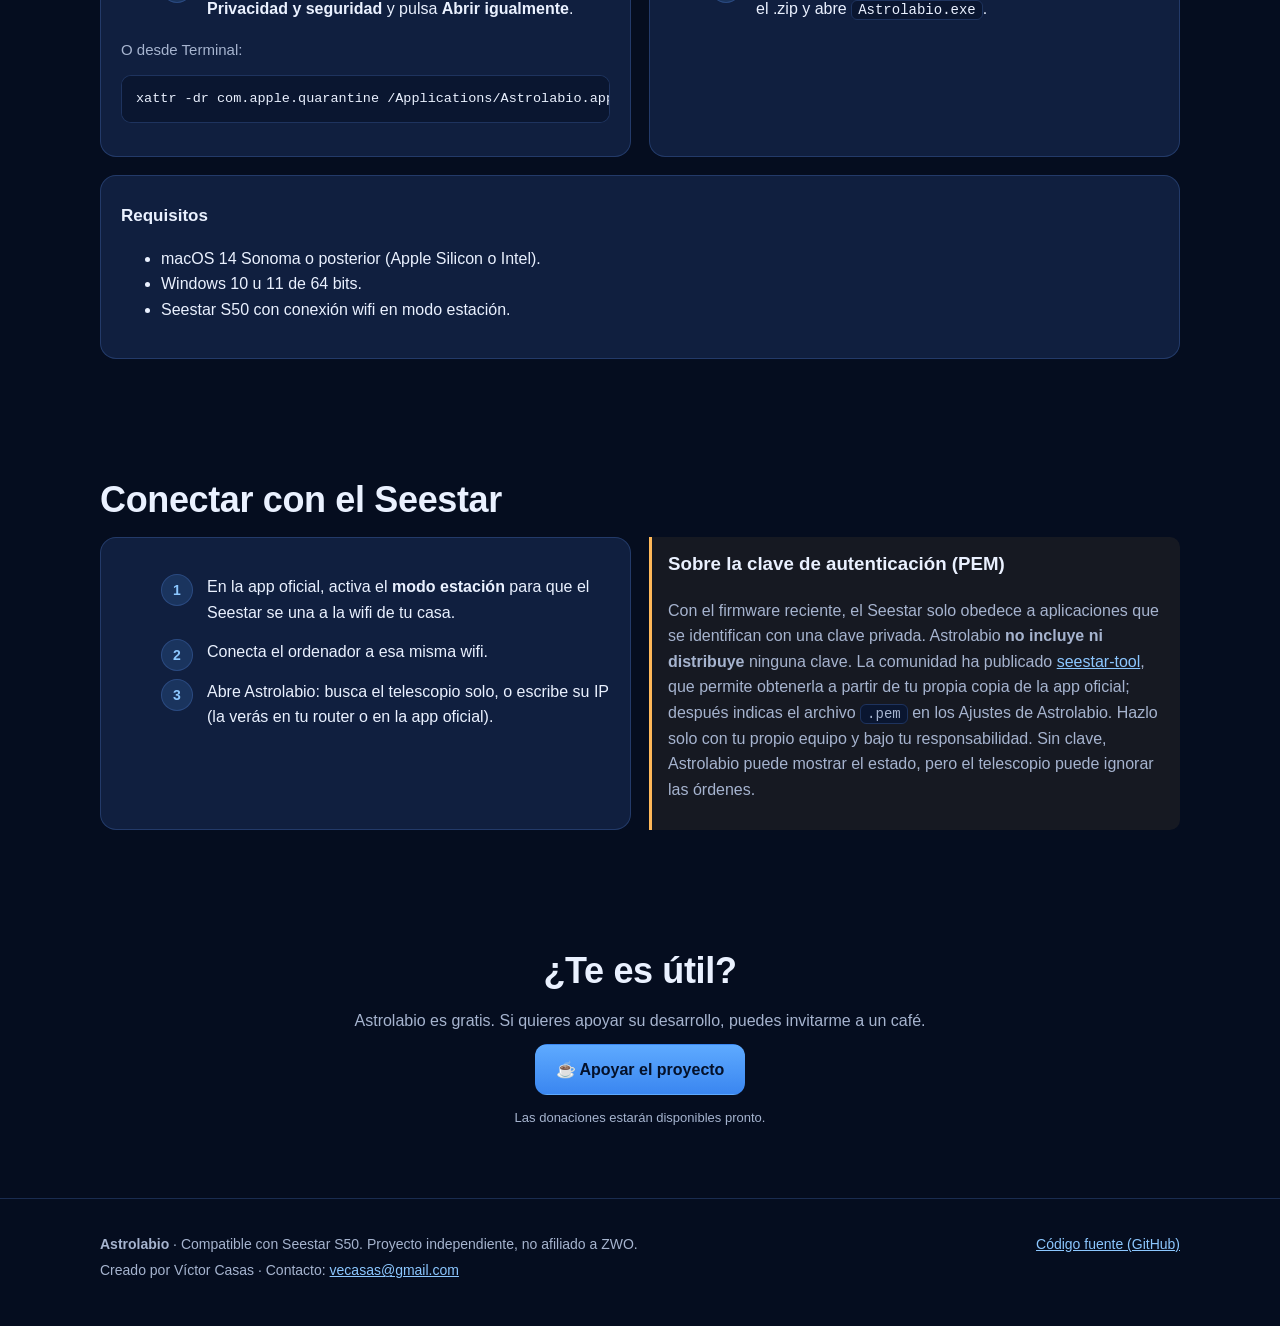
==== commit a5960370: "Versión 1.9.0: control desde el móvil, modo principiante, tutorial, manual, radar con OpenStreetMap " ====
--- a/docs/index.html
+++ b/docs/index.html
@@ -11,6 +11,8 @@
 <link rel="icon" href="favicon.png">
 <link rel="alternate" hreflang="es" href="https://vecasas.github.io/astrolabio/">
 <link rel="alternate" hreflang="en" href="https://vecasas.github.io/astrolabio/en/">
+<meta http-equiv="Content-Security-Policy" content="default-src 'none'; script-src 'self'; style-src 'self' 'unsafe-inline'; img-src 'self'; connect-src https://api.github.com; base-uri 'none'; form-action 'none'">
+<meta name="referrer" content="strict-origin-when-cross-origin">
 <link rel="stylesheet" href="style.css">
 <script src="config.js"></script>
 </head>
@@ -41,28 +43,44 @@
 <section id="features"><div class="wrap">
   <h2>Lo que hace</h2><p class="sub">Pensada para sacar partido al Seestar sin depender del móvil, con pantalla grande y teclado.</p>
   <div class="grid">
-<div class="card"><div class="icon">🔭</div><h3>Qué mirar esta noche</h3><p>Objetos visibles según tu lugar, la Luna y las nubes, con foto, descripción y la mejor hora.</p></div>
-<div class="card"><div class="icon">✨</div><h3>Elige por mí</h3><p>Un clic y te propone un objetivo según el tiempo que tengas y lo que te apetezca ver.</p></div>
-<div class="card"><div class="icon">🎯</div><h3>Control completo</h3><p>GoTo, apilado, enfoque, filtro antipolución, dither, mosaicos y sesiones automáticas.</p></div>
-<div class="card"><div class="icon">📷</div><h3>Vista en directo mejorada</h3><p>Recorte de bordes, fondo y color calibrados y estirado para ver el apilado como debe.</p></div>
-<div class="card"><div class="icon">🌙</div><h3>Luna y planetas</h3><p>Fases, efemérides, carta estelar y un apilador planetario para tus vídeos.</p></div>
-<div class="card"><div class="icon">📄</div><h3>Informes en PDF</h3><p>Cada noche queda registrada: objetos, tiempo, condiciones, ajustes y eventos, listo para descargar.</p></div>
-<div class="card"><div class="icon">📊</div><h3>Estadísticas y álbum</h3><p>Horas de integración, objetos favoritos y las imágenes guardadas en el telescopio.</p></div>
-<div class="card"><div class="icon">🌑</div><h3>Modo nocturno</h3><p>Todo en rojo tenue para no perder la adaptación a la oscuridad.</p></div>
+<div class="card"><div class="icon">🏁</div><h3>Empieza aquí y modo principiante</h3><p>Cuatro botones grandes para la primera noche, un tutorial guiado y un manual con buscador. El modo avanzado muestra todo lo demás.</p></div>
+<div class="card"><div class="icon">🔭</div><h3>Qué mirar esta noche</h3><p>Unos 1 800 objetos (Messier, Caldwell, NGC…) ordenados según tu lugar, tu horizonte, la Luna y las nubes, con foto y la mejor hora.</p></div>
+<div class="card"><div class="icon">✨</div><h3>Elige por mí</h3><p>Un clic y te propone un objetivo y un plan corto según el tiempo que tengas y lo que te apetezca ver.</p></div>
+<div class="card"><div class="icon">🎯</div><h3>Control completo y seguro</h3><p>GoTo con recentrado, apilado, enfoque, filtro, dither y mosaicos. Nunca apunta cerca del Sol ni bajo tu altura mínima.</p></div>
+<div class="card"><div class="icon">🌌</div><h3>Sesiones automáticas</h3><p>Planifica la noche en una línea de tiempo y deja que apunte, enfoque y apile solo; se pausa con nubes o tormenta y aparca al amanecer.</p></div>
+<div class="card"><div class="icon">📱</div><h3>Control desde el móvil</h3><p>Mira el estado y la imagen apilada desde el navegador del móvil y para, salta o aparca. Solo en tu wifi, con emparejamiento por QR.</p></div>
+<div class="card"><div class="icon">🌙</div><h3>Luna con cráteres</h3><p>74 cráteres, mares y montes rotulados con la libración del día, y los que lucen esta noche junto al terminador.</p></div>
+<div class="card"><div class="icon">🛰</div><h3>Satélites y eventos</h3><p>Pasos de la Estación Espacial, aviso si un satélite va a cruzar tu objeto, y lluvias de estrellas, conjunciones y cometas de las próximas semanas.</p></div>
+<div class="card"><div class="icon">🗒</div><h3>Hoja de la noche</h3><p>Una imagen con todo lo de esta noche para guardar, compartir o imprimir.</p></div>
+<div class="card"><div class="icon">🪄</div><h3>Retoque de fotos</h3><p>Gradiente, ruido, trazas de satélite, color, recortes y nombres de los objetos. Con GraXpert si lo tienes.</p></div>
+<div class="card"><div class="icon">☑</div><h3>Listas y proyectos</h3><p>Listas Messier y Caldwell, maratón Messier, proyectos de varias noches y tu horizonte dibujado.</p></div>
+<div class="card"><div class="icon">⛅</div><h3>Tiempo y avisos</h3><p>Nubes por horas, radar de lluvia, avisos oficiales, guardia de tormenta y riesgo de rocío.</p></div>
+<div class="card"><div class="icon">📄</div><h3>Informes en PDF</h3><p>Cada noche queda registrada: objetos, tiempo, condiciones, ajustes y eventos.</p></div>
+<div class="card"><div class="icon">📊</div><h3>Estadísticas y álbum</h3><p>Horas de integración, objetos favoritos y copia del álbum del telescopio al ordenador.</p></div>
+<div class="card"><div class="icon">🌑</div><h3>Modo nocturno</h3><p>Todo en rojo tenue para no perder la adaptación a la oscuridad, también en el móvil.</p></div>
+<div class="card"><div class="icon">🔒</div><h3>Seguridad revisada</h3><p>Análisis de seguridad publicado, sin cuentas ni analítica, y cientos de pruebas automáticas con un Seestar simulado.</p></div>
 <div class="card"><div class="icon">🌍</div><h3>Seis idiomas</h3><p>Español, inglés, francés, alemán, chino y ruso.</p></div>
+<div class="card"><div class="icon">💻</div><h3>Mac y Windows</h3><p>Las mismas funciones en los dos sistemas, gratis y de código abierto.</p></div>
   </div>
 </div></section>
 
 <section id="screens"><div class="wrap">
   <h2>Capturas</h2><p class="sub">Imágenes reales de la aplicación en el Mac.</p>
   <div class="gallery">
-<figure><img loading="lazy" src="img/tonight-es.jpg" alt="Qué mirar: sugerencias para esta noche" width="1400" height="1202"><figcaption>Qué mirar: sugerencias para esta noche</figcaption></figure>
-<figure><img loading="lazy" src="img/pick-es.jpg" alt="Elige por mí" width="1400" height="1202"><figcaption>Elige por mí</figcaption></figure>
-<figure><img loading="lazy" src="img/skyChart-es.jpg" alt="Carta estelar" width="1400" height="1202"><figcaption>Carta estelar</figcaption></figure>
-<figure><img loading="lazy" src="img/telescope-es.jpg" alt="Control del telescopio" width="1400" height="1202"><figcaption>Control del telescopio</figcaption></figure>
-<figure><img loading="lazy" src="img/moon-es.jpg" alt="Luna" width="1400" height="1202"><figcaption>Luna</figcaption></figure>
-<figure><img loading="lazy" src="img/mosaic-es.jpg" alt="Mosaicos sobre la imagen del objeto" width="1400" height="1202"><figcaption>Mosaicos sobre la imagen del objeto</figcaption></figure>
-<figure><img loading="lazy" src="img/reports-es.jpg" alt="Informe de una sesión, descargable en PDF (datos de ejemplo)" width="1400" height="1202"><figcaption>Informe de una sesión, descargable en PDF (datos de ejemplo)</figcaption></figure>
+<figure><img loading="lazy" src="img/start-es.jpg" alt="Empieza aquí: modo principiante" width="1400" height="1195"><figcaption>Empieza aquí: modo principiante</figcaption></figure>
+<figure><img loading="lazy" src="img/tonight-es.jpg" alt="Qué mirar: sugerencias para esta noche" width="1400" height="1195"><figcaption>Qué mirar: sugerencias para esta noche</figcaption></figure>
+<figure><img loading="lazy" src="img/moonlabels.jpg" alt="Luna rotulada con los cráteres junto al terminador" width="960" height="1040"><figcaption>Luna rotulada con los cráteres junto al terminador</figcaption></figure>
+<figure><img loading="lazy" src="img/phone.jpg" alt="Control desde el móvil, en modo normal y nocturno" width="1196" height="1220"><figcaption>Control desde el móvil, en modo normal y nocturno</figcaption></figure>
+<figure><img loading="lazy" src="img/events-es.jpg" alt="Eventos del cielo de las próximas seis semanas" width="1400" height="1195"><figcaption>Eventos del cielo de las próximas seis semanas</figcaption></figure>
+<figure><img loading="lazy" src="img/satellites-es.jpg" alt="Pasos de la Estación Espacial y satélites" width="1400" height="1195"><figcaption>Pasos de la Estación Espacial y satélites</figcaption></figure>
+<figure><img loading="lazy" src="img/nightSheet-es.jpg" alt="Hoja de la noche para guardar o imprimir" width="1400" height="1195"><figcaption>Hoja de la noche para guardar o imprimir</figcaption></figure>
+<figure><img loading="lazy" src="img/editor-es.jpg" alt="Retoque: gradiente, ruido y trazas de satélite" width="1400" height="1195"><figcaption>Retoque: gradiente, ruido y trazas de satélite</figcaption></figure>
+<figure><img loading="lazy" src="img/weather-es.jpg" alt="Tiempo, avisos y radar de lluvia" width="1400" height="1195"><figcaption>Tiempo, avisos y radar de lluvia</figcaption></figure>
+<figure><img loading="lazy" src="img/lists-es.jpg" alt="Listas Messier y Caldwell" width="1400" height="1195"><figcaption>Listas Messier y Caldwell</figcaption></figure>
+<figure><img loading="lazy" src="img/horizon-es.jpg" alt="Mi horizonte" width="1400" height="1195"><figcaption>Mi horizonte</figcaption></figure>
+<figure><img loading="lazy" src="img/help-es.jpg" alt="Manual integrado con buscador" width="1400" height="1195"><figcaption>Manual integrado con buscador</figcaption></figure>
+<figure><img loading="lazy" src="img/skyChart-es.jpg" alt="Carta estelar" width="1400" height="1195"><figcaption>Carta estelar</figcaption></figure>
+<figure><img loading="lazy" src="img/reports-es.jpg" alt="Informe de una sesión en PDF (datos de ejemplo)" width="1400" height="1195"><figcaption>Informe de una sesión en PDF (datos de ejemplo)</figcaption></figure>
   </div>
 </div></section>
 
@@ -112,23 +130,6 @@
   <div><p><a href="https://github.com/vecasas/astrolabio">Código fuente (GitHub)</a></p></div>
 </div></footer>
 
-<script>
-// Enlaces directos a la última versión publicada (si la API de GitHub no responde, se queda la página de versiones).
-fetch("https://api.github.com/repos/vecasas/astrolabio/releases/latest").then(r => r.ok ? r.json() : null).then(rel => {
-  if (!rel) return;
-  const find = re => (rel.assets || []).find(a => re.test(a.name));
-  const map = { mac: /\.dmg$/i, win: /Setup\.exe$/i, zip: /portable\.zip$/i };
-  document.querySelectorAll("[data-asset]").forEach(el => {
-    const a = find(map[el.dataset.asset]); if (a) el.href = a.browser_download_url;
-  });
-  document.getElementById("ver").textContent = rel.tag_name;
-}).catch(() => {});
-// Botón de donación: se configura en config.js.
-const url = (window.ASTROLABIO || {}).donateUrl;
-if (url) {
-  const b = document.getElementById("donate"); b.href = url; b.hidden = false;
-  document.getElementById("donate-soon").hidden = true;
-}
-</script>
+<script src="site.js"></script>
 </body>
 </html>
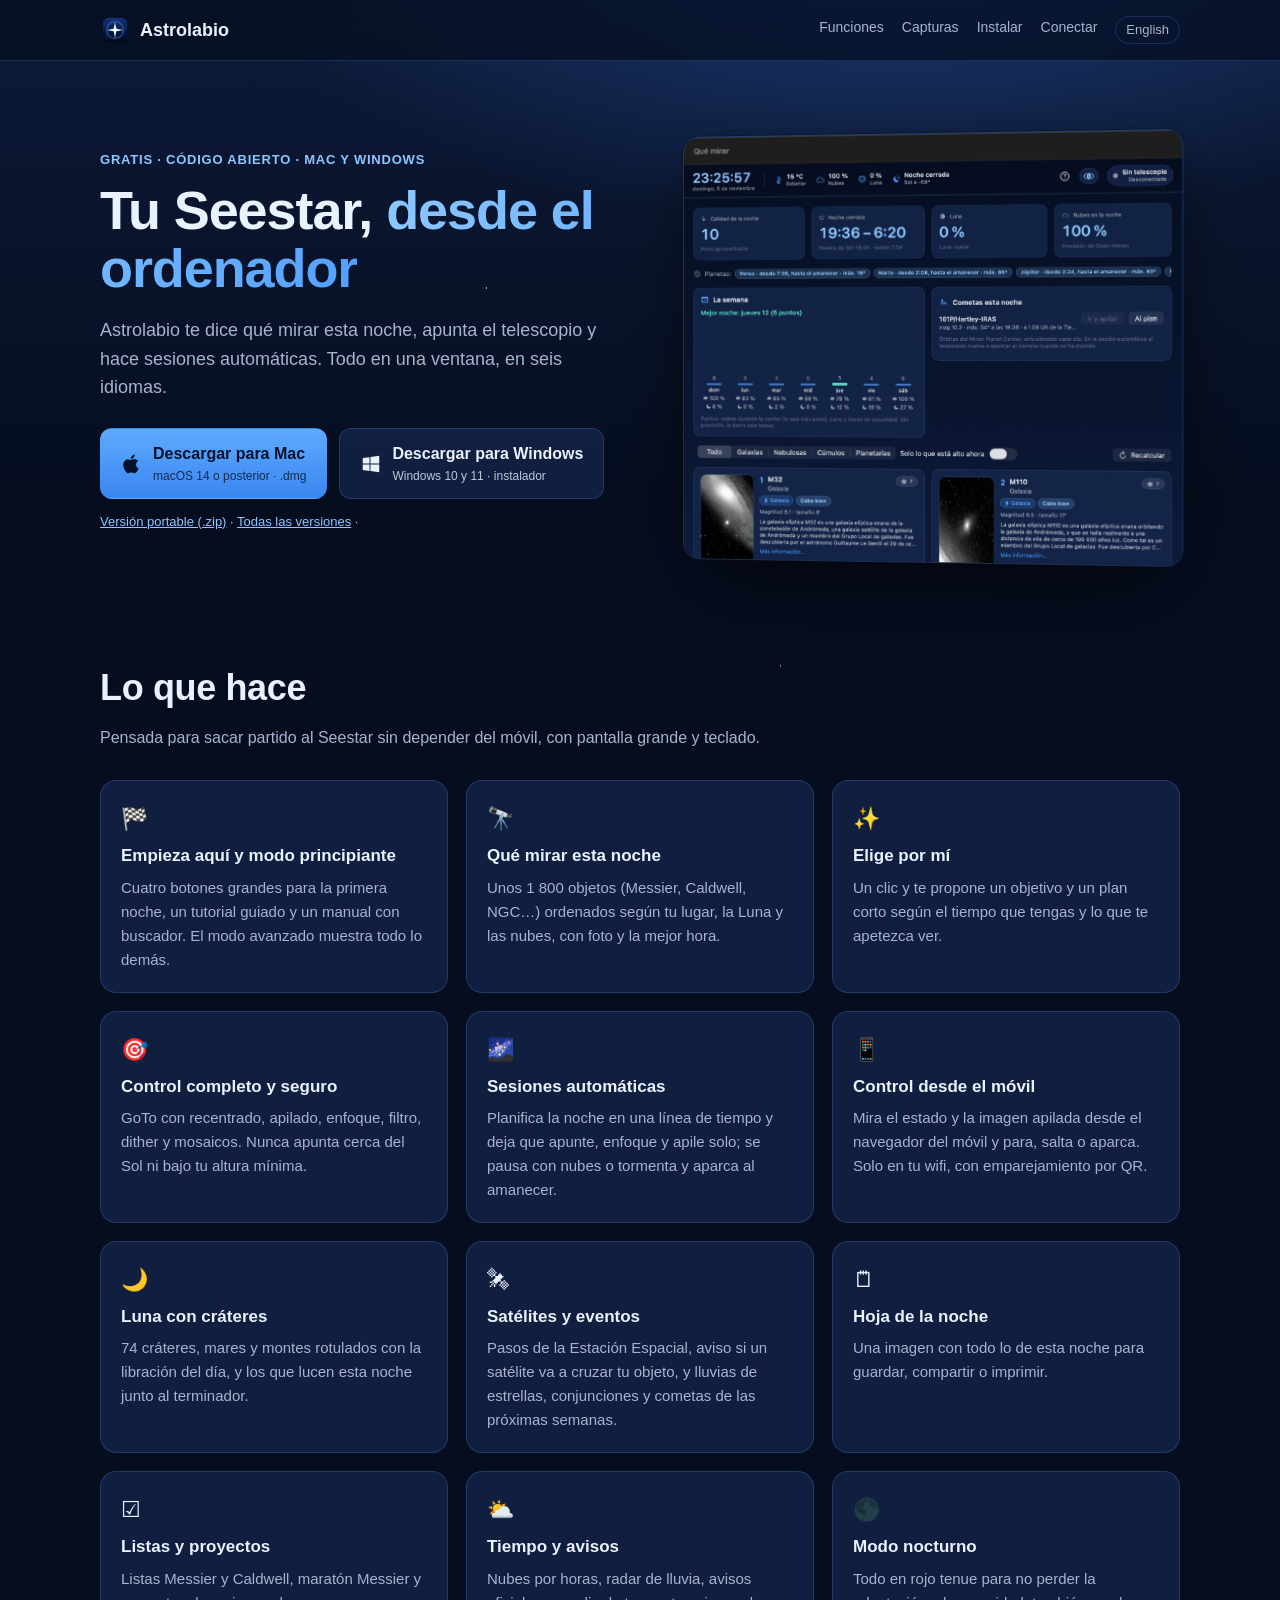
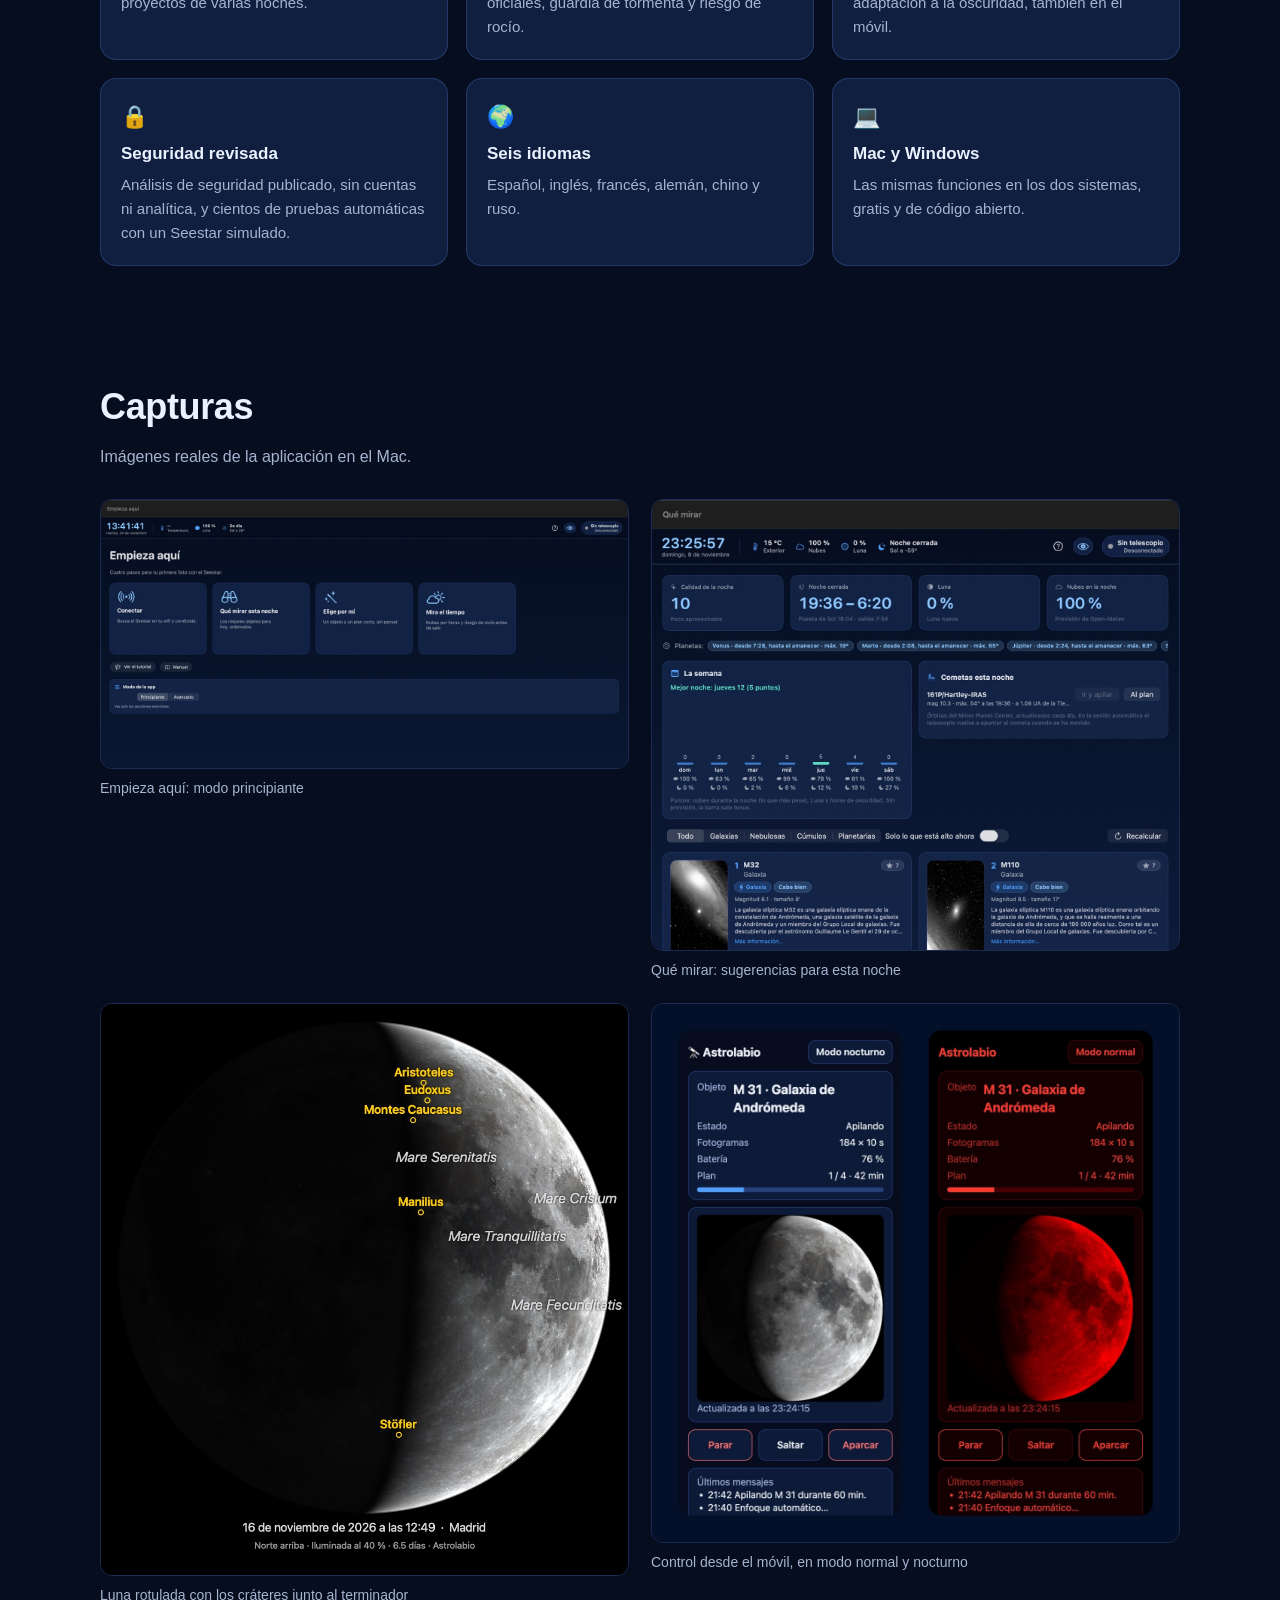
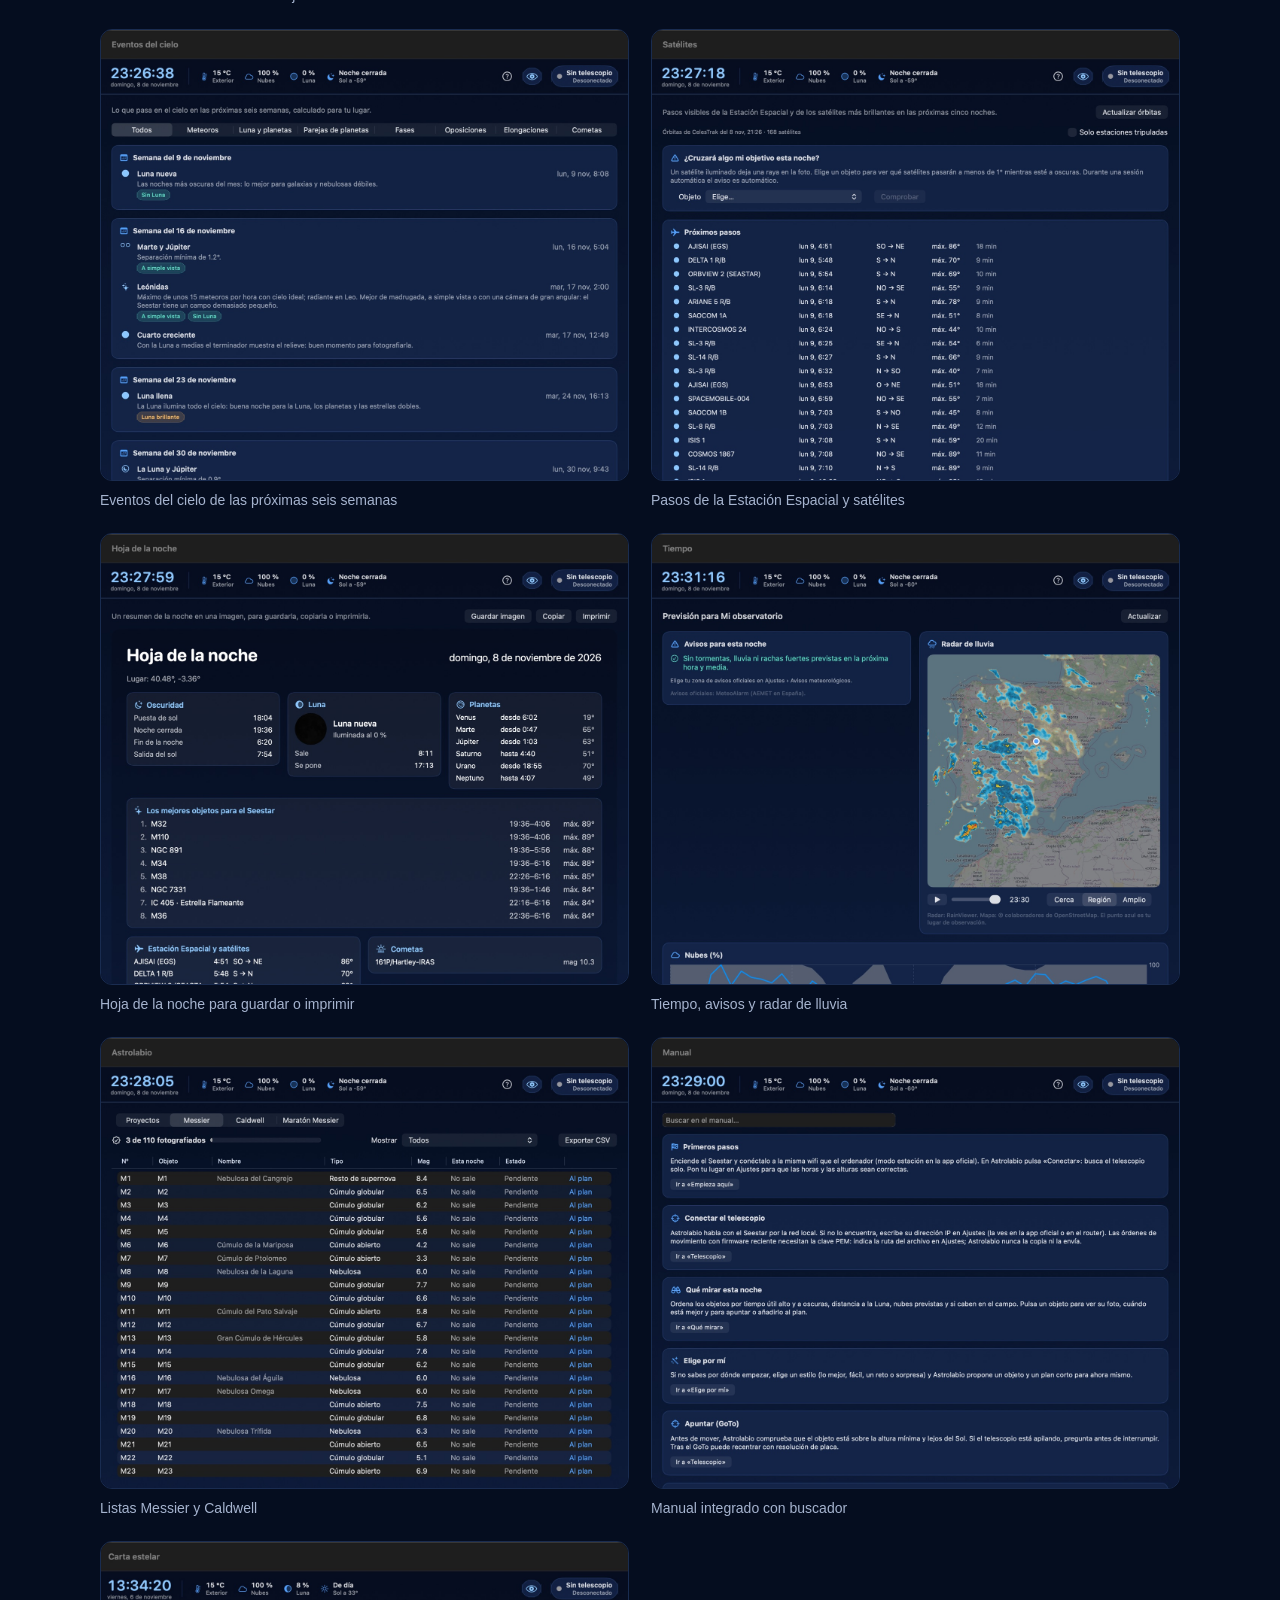
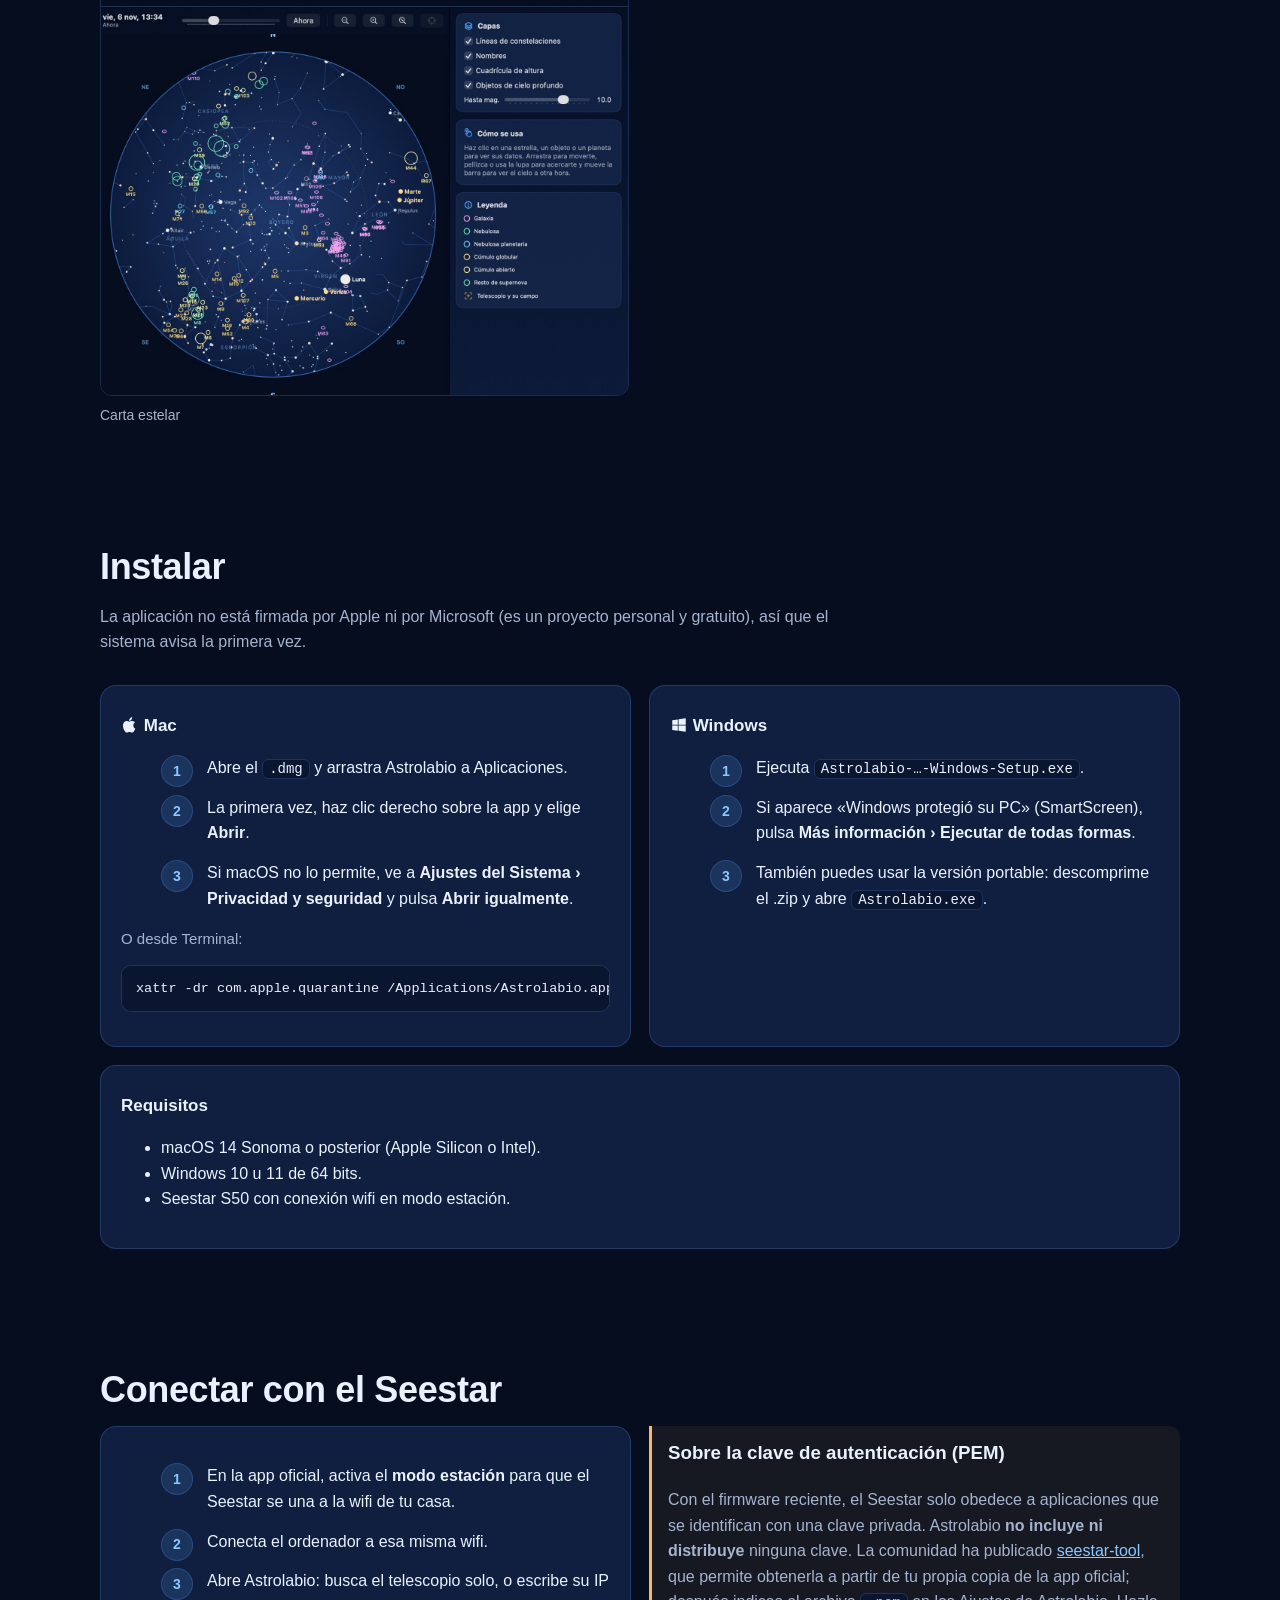
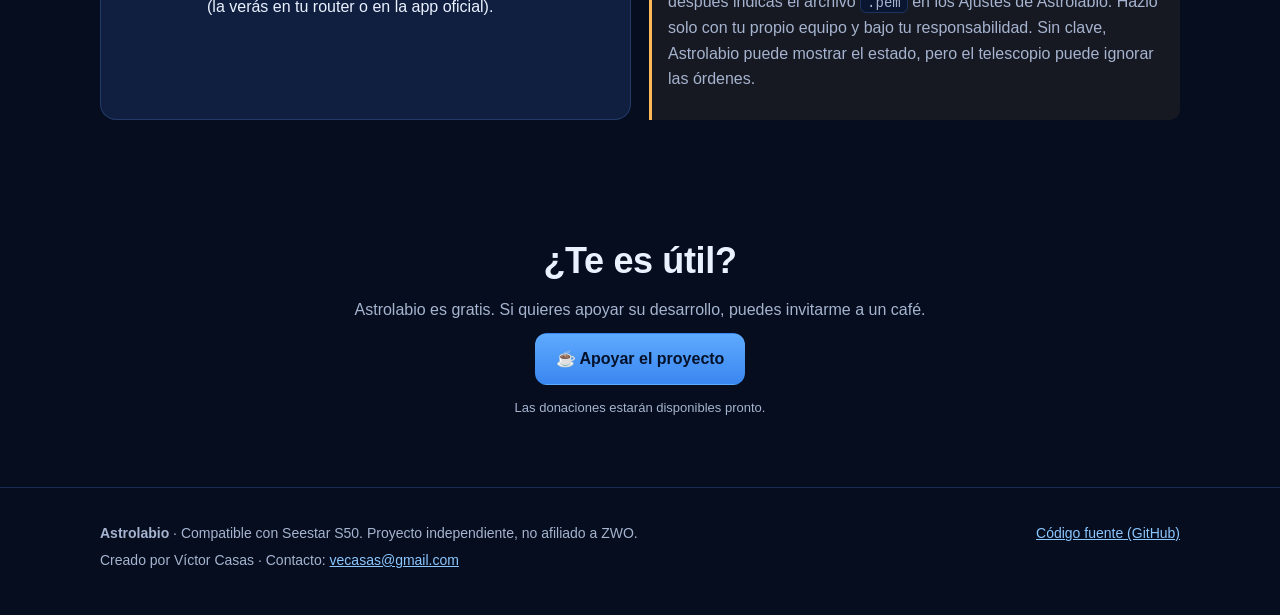
==== commit d615a603: "Windows y web: quitar Vista en directo, Mi horizonte, Archivo y Apilador planetario - Windows: secci" ====
--- a/docs/index.html
+++ b/docs/index.html
@@ -4,9 +4,9 @@
 <meta charset="utf-8">
 <meta name="viewport" content="width=device-width, initial-scale=1">
 <title>Astrolabio — control del Seestar S50 para Mac y Windows</title>
-<meta name="description" content="Aplicación gratuita para planificar la noche, controlar el telescopio Seestar S50 y procesar tus fotos, en Mac y Windows.">
+<meta name="description" content="Aplicación gratuita para planificar la noche y controlar el telescopio Seestar S50, en Mac y Windows.">
 <meta property="og:title" content="Astrolabio — control del Seestar S50 para Mac y Windows">
-<meta property="og:description" content="Aplicación gratuita para planificar la noche, controlar el telescopio Seestar S50 y procesar tus fotos, en Mac y Windows.">
+<meta property="og:description" content="Aplicación gratuita para planificar la noche y controlar el telescopio Seestar S50, en Mac y Windows.">
 <meta property="og:image" content="https://vecasas.github.io/astrolabio/img/tonight-es.jpg">
 <link rel="icon" href="favicon.png">
 <link rel="alternate" hreflang="es" href="https://vecasas.github.io/astrolabio/">
@@ -30,7 +30,7 @@
   <div>
     <div class="eyebrow">Gratis · Código abierto · Mac y Windows</div>
     <h1>Tu Seestar, <em>desde el ordenador</em></h1>
-    <p class="lead">Astrolabio te dice qué mirar esta noche, apunta el telescopio, muestra la imagen en directo y guarda un informe de cada sesión. Todo en una ventana, en seis idiomas.</p>
+    <p class="lead">Astrolabio te dice qué mirar esta noche, apunta el telescopio y hace sesiones automáticas. Todo en una ventana, en seis idiomas.</p>
     <div class="cta">
       <a class="btn primary" data-asset="mac" href="https://github.com/vecasas/astrolabio/releases/latest"><svg viewBox="0 0 24 24" fill="currentColor"><path d="M16.4 12.6c0-2.6 2.1-3.8 2.2-3.9-1.2-1.8-3.1-2-3.7-2-1.6-.2-3.1.9-3.9.9-.8 0-2-.9-3.4-.9-1.7 0-3.3 1-4.2 2.6-1.8 3.1-.5 7.7 1.3 10.2.9 1.2 1.9 2.6 3.2 2.6 1.3-.1 1.8-.8 3.3-.8 1.6 0 2 .8 3.4.8 1.4 0 2.3-1.3 3.1-2.5 1-1.4 1.4-2.8 1.4-2.9 0 0-2.7-1-2.7-4.1zM13.9 4.9c.7-.9 1.2-2 1-3.2-1 0-2.3.7-3 1.6-.7.8-1.3 2-1.1 3.1 1.1.1 2.3-.6 3.1-1.5z"/></svg><span>Descargar para Mac<small>macOS 14 o posterior · .dmg</small></span></a>
       <a class="btn" data-asset="win" href="https://github.com/vecasas/astrolabio/releases/latest"><svg viewBox="0 0 24 24" fill="currentColor"><path d="M3 5.5 10.4 4.5v7H3zM11.4 4.4 21 3v8.5h-9.6zM3 12.5h7.4v7L3 18.5zM11.4 12.5H21V21l-9.6-1.4z"/></svg><span>Descargar para Windows<small>Windows 10 y 11 · instalador</small></span></a>
@@ -44,7 +44,7 @@
   <h2>Lo que hace</h2><p class="sub">Pensada para sacar partido al Seestar sin depender del móvil, con pantalla grande y teclado.</p>
   <div class="grid">
 <div class="card"><div class="icon">🏁</div><h3>Empieza aquí y modo principiante</h3><p>Cuatro botones grandes para la primera noche, un tutorial guiado y un manual con buscador. El modo avanzado muestra todo lo demás.</p></div>
-<div class="card"><div class="icon">🔭</div><h3>Qué mirar esta noche</h3><p>Unos 1 800 objetos (Messier, Caldwell, NGC…) ordenados según tu lugar, tu horizonte, la Luna y las nubes, con foto y la mejor hora.</p></div>
+<div class="card"><div class="icon">🔭</div><h3>Qué mirar esta noche</h3><p>Unos 1 800 objetos (Messier, Caldwell, NGC…) ordenados según tu lugar, la Luna y las nubes, con foto y la mejor hora.</p></div>
 <div class="card"><div class="icon">✨</div><h3>Elige por mí</h3><p>Un clic y te propone un objetivo y un plan corto según el tiempo que tengas y lo que te apetezca ver.</p></div>
 <div class="card"><div class="icon">🎯</div><h3>Control completo y seguro</h3><p>GoTo con recentrado, apilado, enfoque, filtro, dither y mosaicos. Nunca apunta cerca del Sol ni bajo tu altura mínima.</p></div>
 <div class="card"><div class="icon">🌌</div><h3>Sesiones automáticas</h3><p>Planifica la noche en una línea de tiempo y deja que apunte, enfoque y apile solo; se pausa con nubes o tormenta y aparca al amanecer.</p></div>
@@ -52,11 +52,8 @@
 <div class="card"><div class="icon">🌙</div><h3>Luna con cráteres</h3><p>74 cráteres, mares y montes rotulados con la libración del día, y los que lucen esta noche junto al terminador.</p></div>
 <div class="card"><div class="icon">🛰</div><h3>Satélites y eventos</h3><p>Pasos de la Estación Espacial, aviso si un satélite va a cruzar tu objeto, y lluvias de estrellas, conjunciones y cometas de las próximas semanas.</p></div>
 <div class="card"><div class="icon">🗒</div><h3>Hoja de la noche</h3><p>Una imagen con todo lo de esta noche para guardar, compartir o imprimir.</p></div>
-<div class="card"><div class="icon">🪄</div><h3>Retoque de fotos</h3><p>Gradiente, ruido, trazas de satélite, color, recortes y nombres de los objetos. Con GraXpert si lo tienes.</p></div>
-<div class="card"><div class="icon">☑</div><h3>Listas y proyectos</h3><p>Listas Messier y Caldwell, maratón Messier, proyectos de varias noches y tu horizonte dibujado.</p></div>
+<div class="card"><div class="icon">☑</div><h3>Listas y proyectos</h3><p>Listas Messier y Caldwell, maratón Messier y proyectos de varias noches.</p></div>
 <div class="card"><div class="icon">⛅</div><h3>Tiempo y avisos</h3><p>Nubes por horas, radar de lluvia, avisos oficiales, guardia de tormenta y riesgo de rocío.</p></div>
-<div class="card"><div class="icon">📄</div><h3>Informes en PDF</h3><p>Cada noche queda registrada: objetos, tiempo, condiciones, ajustes y eventos.</p></div>
-<div class="card"><div class="icon">📊</div><h3>Estadísticas y álbum</h3><p>Horas de integración, objetos favoritos y copia del álbum del telescopio al ordenador.</p></div>
 <div class="card"><div class="icon">🌑</div><h3>Modo nocturno</h3><p>Todo en rojo tenue para no perder la adaptación a la oscuridad, también en el móvil.</p></div>
 <div class="card"><div class="icon">🔒</div><h3>Seguridad revisada</h3><p>Análisis de seguridad publicado, sin cuentas ni analítica, y cientos de pruebas automáticas con un Seestar simulado.</p></div>
 <div class="card"><div class="icon">🌍</div><h3>Seis idiomas</h3><p>Español, inglés, francés, alemán, chino y ruso.</p></div>
@@ -67,20 +64,17 @@
 <section id="screens"><div class="wrap">
   <h2>Capturas</h2><p class="sub">Imágenes reales de la aplicación en el Mac.</p>
   <div class="gallery">
-<figure><img loading="lazy" src="img/start-es.jpg" alt="Empieza aquí: modo principiante" width="1400" height="1195"><figcaption>Empieza aquí: modo principiante</figcaption></figure>
+<figure><img loading="lazy" src="img/start-es.jpg" alt="Empieza aquí: modo principiante" width="1400" height="712"><figcaption>Empieza aquí: modo principiante</figcaption></figure>
 <figure><img loading="lazy" src="img/tonight-es.jpg" alt="Qué mirar: sugerencias para esta noche" width="1400" height="1195"><figcaption>Qué mirar: sugerencias para esta noche</figcaption></figure>
 <figure><img loading="lazy" src="img/moonlabels.jpg" alt="Luna rotulada con los cráteres junto al terminador" width="960" height="1040"><figcaption>Luna rotulada con los cráteres junto al terminador</figcaption></figure>
 <figure><img loading="lazy" src="img/phone.jpg" alt="Control desde el móvil, en modo normal y nocturno" width="1196" height="1220"><figcaption>Control desde el móvil, en modo normal y nocturno</figcaption></figure>
 <figure><img loading="lazy" src="img/events-es.jpg" alt="Eventos del cielo de las próximas seis semanas" width="1400" height="1195"><figcaption>Eventos del cielo de las próximas seis semanas</figcaption></figure>
 <figure><img loading="lazy" src="img/satellites-es.jpg" alt="Pasos de la Estación Espacial y satélites" width="1400" height="1195"><figcaption>Pasos de la Estación Espacial y satélites</figcaption></figure>
 <figure><img loading="lazy" src="img/nightSheet-es.jpg" alt="Hoja de la noche para guardar o imprimir" width="1400" height="1195"><figcaption>Hoja de la noche para guardar o imprimir</figcaption></figure>
-<figure><img loading="lazy" src="img/editor-es.jpg" alt="Retoque: gradiente, ruido y trazas de satélite" width="1400" height="1195"><figcaption>Retoque: gradiente, ruido y trazas de satélite</figcaption></figure>
 <figure><img loading="lazy" src="img/weather-es.jpg" alt="Tiempo, avisos y radar de lluvia" width="1400" height="1195"><figcaption>Tiempo, avisos y radar de lluvia</figcaption></figure>
 <figure><img loading="lazy" src="img/lists-es.jpg" alt="Listas Messier y Caldwell" width="1400" height="1195"><figcaption>Listas Messier y Caldwell</figcaption></figure>
-<figure><img loading="lazy" src="img/horizon-es.jpg" alt="Mi horizonte" width="1400" height="1195"><figcaption>Mi horizonte</figcaption></figure>
 <figure><img loading="lazy" src="img/help-es.jpg" alt="Manual integrado con buscador" width="1400" height="1195"><figcaption>Manual integrado con buscador</figcaption></figure>
 <figure><img loading="lazy" src="img/skyChart-es.jpg" alt="Carta estelar" width="1400" height="1195"><figcaption>Carta estelar</figcaption></figure>
-<figure><img loading="lazy" src="img/reports-es.jpg" alt="Informe de una sesión en PDF (datos de ejemplo)" width="1400" height="1195"><figcaption>Informe de una sesión en PDF (datos de ejemplo)</figcaption></figure>
   </div>
 </div></section>
 
